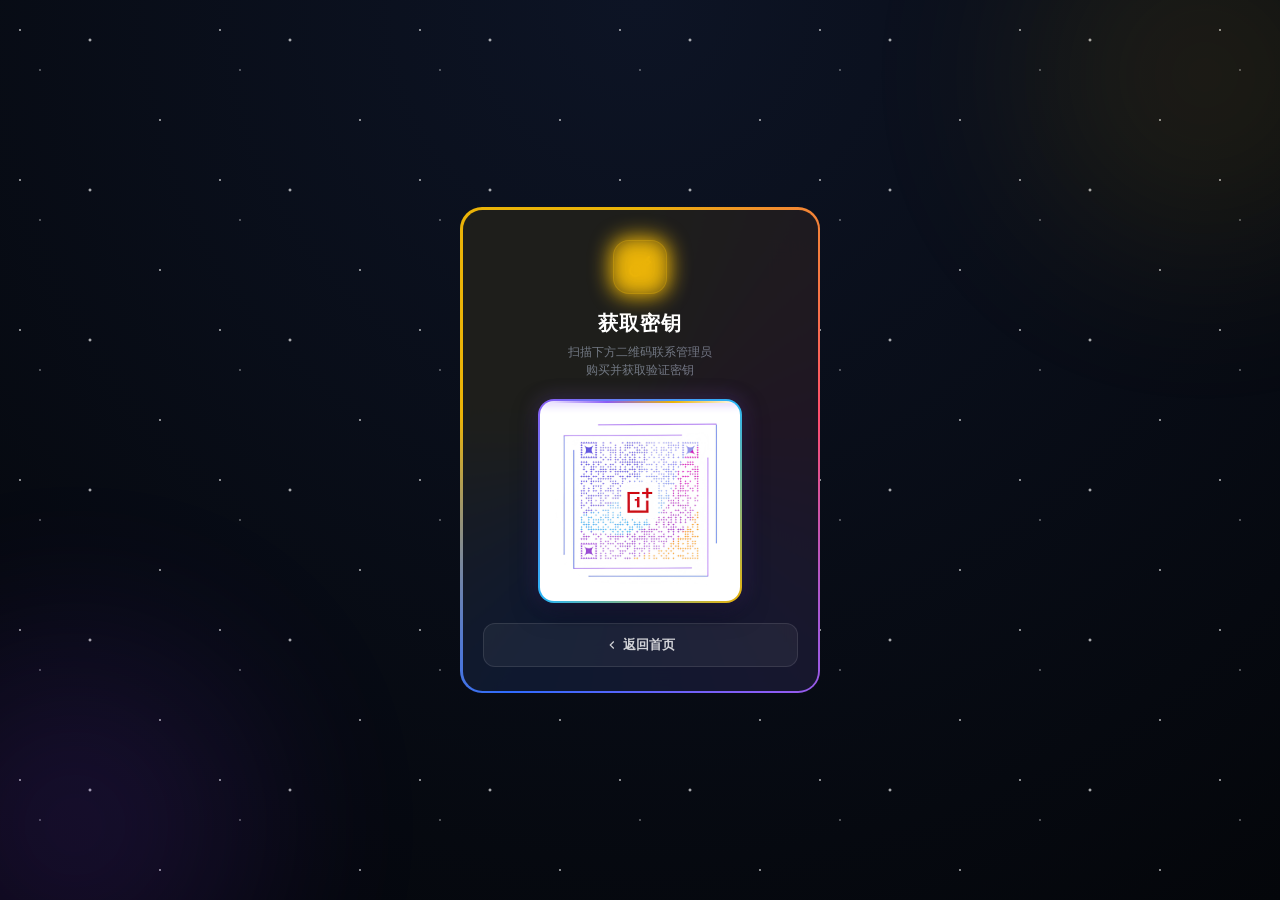
==== key.html @ 0d3c7092 "Add files via upload" ====
<!DOCTYPE html>
<html lang="zh-CN">
<head>
<meta charset="UTF-8">
<meta name="viewport" content="width=device-width, initial-scale=1.0">
<title>获取密钥 - 满天星</title>
<style>
@property --angle {
  syntax: '<angle>';
  initial-value: 0deg;
  inherits: true;
}

*, *::before, *::after { box-sizing: border-box; margin: 0; padding: 0; }

:root {
  --angle: 0deg;
  --text: #eef2ff;
  --muted: rgba(214, 226, 255, .46);
}

html, body { height: 100%; }

body {
  min-height: 100dvh;
  display: flex;
  flex-direction: column;
  align-items: safe center;
  justify-content: safe center;
  padding: 15px 12px;
  font-family: "PingFang SC", "HarmonyOS Sans SC", "Microsoft YaHei", system-ui, -apple-system, sans-serif;
  color: var(--text);
  background: #04060a;
  background-image: radial-gradient(circle at 50% 0%, #0d1425 0%, #04060a 100%);
  overflow-x: hidden;
  -webkit-font-smoothing: antialiased;
  user-select: none;
}

/* 闪烁星空背景 */
.stars {
  position: fixed; inset: 0; z-index: 1; pointer-events: none;
  background-image: 
    radial-gradient(1.5px 1.5px at 20px 30px, #fff, rgba(0,0,0,0)),
    radial-gradient(1px 1px at 40px 70px, #fff, rgba(0,0,0,0)),
    radial-gradient(2px 2px at 90px 40px, #fff, rgba(0,0,0,0)),
    radial-gradient(1.5px 1.5px at 160px 120px, #fff, rgba(0,0,0,0));
  background-repeat: repeat;
  background-size: 200px 150px;
  animation: twinkle 4s infinite alternate;
}
@keyframes twinkle { 0%, 100% { opacity: 0.3; } 50% { opacity: 1; } }

.orb {
  position: fixed; z-index: 1; border-radius: 50%;
  filter: blur(100px); pointer-events: none; opacity: .15;
}
.orb-1 { width: 350px; height: 350px; background: #eab308; top: -100px; right: -100px; opacity: 0.1; }
.orb-2 { width: 350px; height: 350px; background: #8b3bff; bottom: -100px; left: -100px; }

/* 主卡片 */
.card {
  position: relative;
  z-index: 10;
  width: 100%;
  max-width: 360px;
  padding: 2.5px;
  border-radius: 22px;
  background: conic-gradient(from var(--angle),
    #eab308, #ff4d6d 22%, #8b5cf6 42%, #2f6bff 58%, #eab308 78%, #eab308 100%);
  overflow: hidden;
  animation: spin 8s linear infinite, glowPulse 3s infinite alternate;
  transform: translateZ(0);
  will-change: transform;
}

@keyframes spin { to { --angle: 360deg; } }
@keyframes glowPulse {
  0% { box-shadow: 0 20px 60px -20px rgba(0, 0, 0, .9), 0 0 25px -5px rgba(234, 179, 8, .3); }
  100% { box-shadow: 0 20px 60px -20px rgba(0, 0, 0, .9), 0 0 50px 10px rgba(234, 179, 8, .6); }
}

.card-inner {
  position: relative;
  isolation: isolate;
  padding: 30px 20px 24px;
  border-radius: 19.5px;
  overflow: hidden;
  background: rgba(13, 18, 30, 0.92); 
  backdrop-filter: blur(20px);
  -webkit-backdrop-filter: blur(20px);
  transform: translateZ(0);
  text-align: center;
}

/* 图标 + 呼吸灯 */
.icon {
  position: relative;
  width: 54px; height: 54px;
  margin: 0 auto 16px;
  border-radius: 16px;
  display: grid; place-items: center;
  background: rgba(234, 179, 8, 0.12);
  border: 1px solid rgba(234, 179, 8, 0.3);
  color: #eab308;
  z-index: 1;
}

.icon::before {
  content: '';
  position: absolute;
  inset: -4px;
  border-radius: 20px;
  background: #eab308;
  filter: blur(10px);
  z-index: -1;
  animation: iconPulse 2s infinite alternate;
}

@keyframes iconPulse {
  0% { opacity: 0.2; transform: scale(0.9); }
  100% { opacity: 0.6; transform: scale(1.1); }
}

h2 { margin-bottom: 6px; font-size: 20px; font-weight: 800; letter-spacing: 1px; color: #fff; }
p { margin-bottom: 20px; font-size: 12px; color: var(--muted); line-height: 1.5; }

/* 二维码相框 */
.qr-container {
  position: relative;
  display: inline-block;
  margin-bottom: 20px;
  padding: 2px;
  border-radius: 16px;
  background: linear-gradient(135deg, #8b5cf6, #29b6f6, #eab308); 
  box-shadow: 0 8px 25px rgba(0,0,0,0.5), 0 0 20px rgba(139, 92, 246, 0.3);
  animation: float 4s ease-in-out infinite;
}
@keyframes float { 0%, 100% { transform: translateY(0); } 50% { transform: translateY(-4px); } }

.qr-wrap {
  position: relative;
  background: #fff;
  padding: 8px;
  border-radius: 14px;
  overflow: hidden;
  width: 200px;
  height: 200px;
  display: flex;
  align-items: center;
  justify-content: center;
}

.qr-wrap img {
  display: block;
  width: 100%;
  height: 100%;
  object-fit: contain;
  border-radius: 8px;
}

/* 扫描线 */
.scan-line {
  position: absolute;
  top: 0; left: 0;
  width: 100%; height: 2px;
  background: linear-gradient(90deg, transparent, #8b5cf6, #eab308, transparent);
  box-shadow: 0 0 10px #8b5cf6;
  animation: scan 3s cubic-bezier(0.4, 0, 0.2, 1) infinite;
  z-index: 10;
}
@keyframes scan {
  0% { top: -5%; opacity: 0; }
  10% { opacity: 1; }
  90% { opacity: 1; }
  100% { top: 105%; opacity: 0; }
}

/* 返回首页 */
.back-btn {
  display: flex;
  align-items: center;
  justify-content: center;
  gap: 4px;
  width: 100%;
  padding: 12px;
  border-radius: 12px;
  background: rgba(255, 255, 255, 0.05);
  color: rgba(255, 255, 255, 0.8);
  border: 1px solid rgba(255, 255, 255, 0.1);
  font-size: 13px;
  font-weight: bold;
  text-decoration: none;
  transition: all 0.3s;
}
.back-btn:hover {
  background: rgba(255, 255, 255, 0.1);
  color: #fff;
  transform: translateY(-2px);
}
</style>
</head>
<body>

<div class="stars" aria-hidden="true"></div>
<div class="orb orb-1" aria-hidden="true"></div>
<div class="orb orb-2" aria-hidden="true"></div>

<main class="card">
  <div class="card-inner">
    <div class="icon">
      <svg width="24" height="24" viewBox="0 0 24 24" fill="none" stroke="currentColor" stroke-width="2" stroke-linecap="round" stroke-linejoin="round">
        <path d="M21 2l-2 2m-7.61 7.61a5.5 5.5 0 1 1-7.778 7.778 5.5 5.5 0 0 1 7.777-7.777zm0 0L15.5 7.5m0 0l3 3L22 7l-3-3m-3.5 3.5L19 4"></path>
      </svg>
    </div>
    <h2>获取密钥</h2>
    <p>扫描下方二维码联系管理员<br>购买并获取验证密钥</p>
    
    <div class="qr-container">
      <div class="qr-wrap">
        <img src="qrcode.jpg?v=3" alt="扫码获取密钥">
        <div class="scan-line"></div>
      </div>
    </div>
    
    <a href="index.html" class="back-btn">
      <svg width="14" height="14" viewBox="0 0 24 24" fill="none" stroke="currentColor" stroke-width="2"><polyline points="15 18 9 12 15 6"></polyline></svg>
      返回首页
    </a>
  </div>
</main>

<script>
  // 防审查元素
  (function() {
    document.addEventListener('contextmenu', function(e) { e.preventDefault(); });
    document.addEventListener('keydown', function(e) {
      if (e.key === 'F12' || e.keyCode === 123) { e.preventDefault(); return false; }
      if (e.ctrlKey && e.shiftKey && (e.key === 'I' || e.key === 'i' || e.key === 'C' || e.key === 'c' || e.key === 'J' || e.key === 'j')) {
        e.preventDefault(); return false;
      }
      if (e.ctrlKey && (e.key === 'U' || e.key === 'u')) { e.preventDefault(); return false; }
    });
  })();
</script>
</body>
</html>
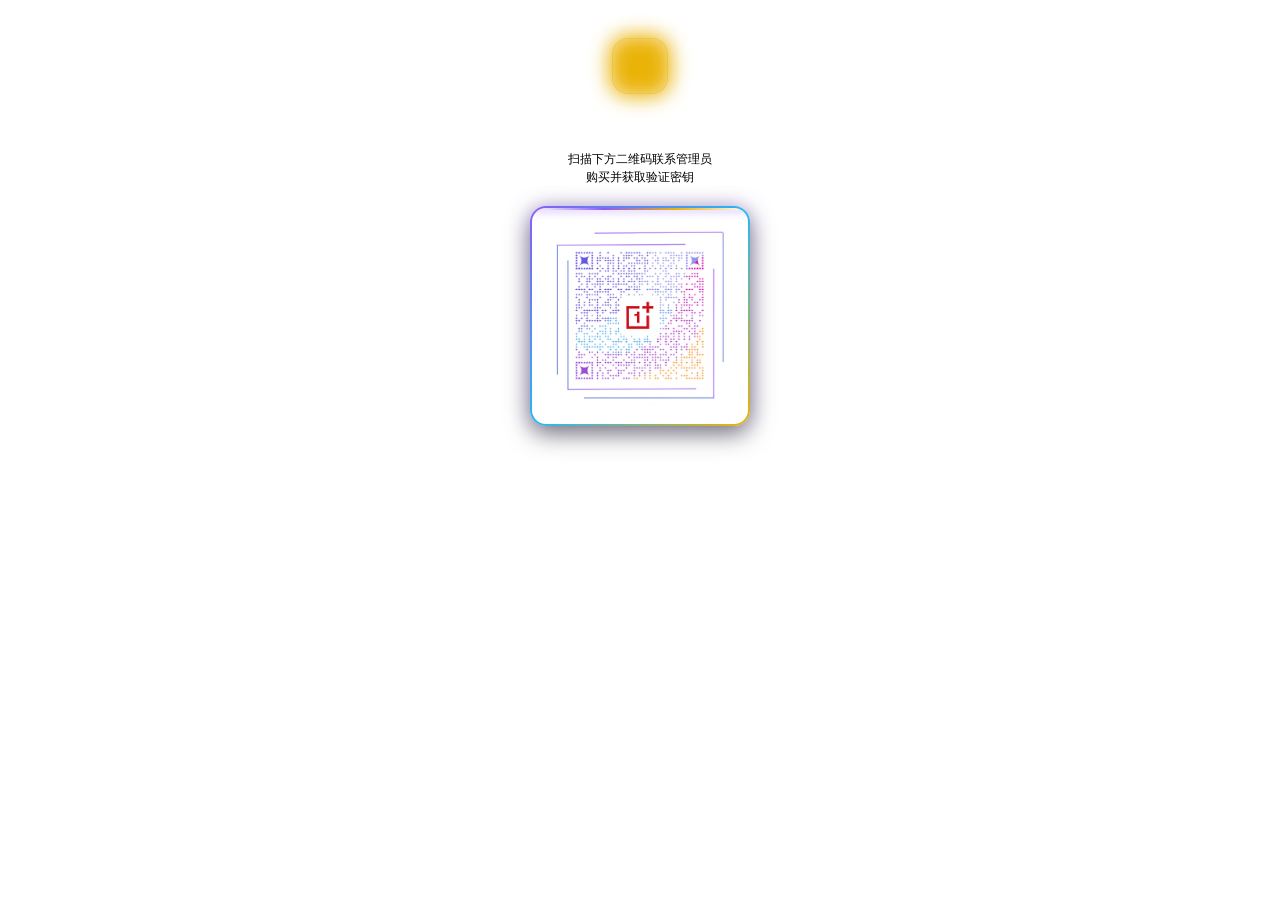
==== commit 4e1738ae: "Add files via upload" ====
--- a/key.html
+++ b/key.html
@@ -4,139 +4,52 @@
 <meta charset="UTF-8">
 <meta name="viewport" content="width=device-width, initial-scale=1.0">
 <title>获取密钥 - 满天星</title>
+<link rel="stylesheet" href="common.css">
 <style>
-@property --angle {
-  syntax: '<angle>';
-  initial-value: 0deg;
-  inherits: true;
-}
+.card-inner { padding: 30px 20px 24px; text-align: center; }
 
-*, *::before, *::after { box-sizing: border-box; margin: 0; padding: 0; }
-
-:root {
-  --angle: 0deg;
-  --text: #eef2ff;
-  --muted: rgba(214, 226, 255, .46);
-}
-
-html, body { height: 100%; }
-
-body {
-  min-height: 100dvh;
-  display: flex;
-  flex-direction: column;
-  align-items: safe center;
-  justify-content: safe center;
-  padding: 15px 12px;
-  font-family: "PingFang SC", "HarmonyOS Sans SC", "Microsoft YaHei", system-ui, -apple-system, sans-serif;
-  color: var(--text);
-  background: #04060a;
-  background-image: radial-gradient(circle at 50% 0%, #0d1425 0%, #04060a 100%);
-  overflow-x: hidden;
-  -webkit-font-smoothing: antialiased;
-  user-select: none;
-}
-
-/* 闪烁星空背景 */
-.stars {
-  position: fixed; inset: 0; z-index: 1; pointer-events: none;
-  background-image: 
-    radial-gradient(1.5px 1.5px at 20px 30px, #fff, rgba(0,0,0,0)),
-    radial-gradient(1px 1px at 40px 70px, #fff, rgba(0,0,0,0)),
-    radial-gradient(2px 2px at 90px 40px, #fff, rgba(0,0,0,0)),
-    radial-gradient(1.5px 1.5px at 160px 120px, #fff, rgba(0,0,0,0));
-  background-repeat: repeat;
-  background-size: 200px 150px;
-  animation: twinkle 4s infinite alternate;
-}
-@keyframes twinkle { 0%, 100% { opacity: 0.3; } 50% { opacity: 1; } }
-
-.orb {
-  position: fixed; z-index: 1; border-radius: 50%;
-  filter: blur(100px); pointer-events: none; opacity: .15;
-}
-.orb-1 { width: 350px; height: 350px; background: #eab308; top: -100px; right: -100px; opacity: 0.1; }
-.orb-2 { width: 350px; height: 350px; background: #8b3bff; bottom: -100px; left: -100px; }
-
-/* 主卡片 */
-.card {
-  position: relative;
-  z-index: 10;
-  width: 100%;
-  max-width: 360px;
-  padding: 2.5px;
-  border-radius: 22px;
-  background: conic-gradient(from var(--angle),
-    #eab308, #ff4d6d 22%, #8b5cf6 42%, #2f6bff 58%, #eab308 78%, #eab308 100%);
-  overflow: hidden;
-  animation: spin 8s linear infinite, glowPulse 3s infinite alternate;
-  transform: translateZ(0);
-  will-change: transform;
-}
-
-@keyframes spin { to { --angle: 360deg; } }
-@keyframes glowPulse {
-  0% { box-shadow: 0 20px 60px -20px rgba(0, 0, 0, .9), 0 0 25px -5px rgba(234, 179, 8, .3); }
-  100% { box-shadow: 0 20px 60px -20px rgba(0, 0, 0, .9), 0 0 50px 10px rgba(234, 179, 8, .6); }
-}
-
-.card-inner {
-  position: relative;
-  isolation: isolate;
-  padding: 30px 20px 24px;
-  border-radius: 19.5px;
-  overflow: hidden;
-  background: rgba(13, 18, 30, 0.92); 
-  backdrop-filter: blur(20px);
-  -webkit-backdrop-filter: blur(20px);
-  transform: translateZ(0);
-  text-align: center;
-}
-
-/* 图标 + 呼吸灯 */
 .icon {
   position: relative;
   width: 54px; height: 54px;
   margin: 0 auto 16px;
   border-radius: 16px;
   display: grid; place-items: center;
-  background: rgba(234, 179, 8, 0.12);
-  border: 1px solid rgba(234, 179, 8, 0.3);
+  background: rgba(234,179,8,.12);
+  border: 1px solid rgba(234,179,8,.3);
   color: #eab308;
   z-index: 1;
 }
-
 .icon::before {
   content: '';
-  position: absolute;
-  inset: -4px;
+  position: absolute; inset: -4px;
   border-radius: 20px;
   background: #eab308;
   filter: blur(10px);
   z-index: -1;
   animation: iconPulse 2s infinite alternate;
 }
-
 @keyframes iconPulse {
-  0% { opacity: 0.2; transform: scale(0.9); }
-  100% { opacity: 0.6; transform: scale(1.1); }
+  0% { opacity: .2; transform: scale(.9); }
+  100% { opacity: .6; transform: scale(1.1); }
 }
 
 h2 { margin-bottom: 6px; font-size: 20px; font-weight: 800; letter-spacing: 1px; color: #fff; }
 p { margin-bottom: 20px; font-size: 12px; color: var(--muted); line-height: 1.5; }
 
-/* 二维码相框 */
 .qr-container {
   position: relative;
   display: inline-block;
   margin-bottom: 20px;
   padding: 2px;
   border-radius: 16px;
-  background: linear-gradient(135deg, #8b5cf6, #29b6f6, #eab308); 
-  box-shadow: 0 8px 25px rgba(0,0,0,0.5), 0 0 20px rgba(139, 92, 246, 0.3);
+  background: linear-gradient(135deg, #8b5cf6, #29b6f6, #eab308);
+  box-shadow: 0 8px 25px rgba(0,0,0,.5), 0 0 20px rgba(139,92,246,.3);
   animation: float 4s ease-in-out infinite;
 }
-@keyframes float { 0%, 100% { transform: translateY(0); } 50% { transform: translateY(-4px); } }
+@keyframes float {
+  0%, 100% { transform: translateY(0); }
+  50% { transform: translateY(-4px); }
+}
 
 .qr-wrap {
   position: relative;
@@ -150,7 +63,6 @@
   align-items: center;
   justify-content: center;
 }
-
 .qr-wrap img {
   display: block;
   width: 100%;
@@ -159,7 +71,6 @@
   border-radius: 8px;
 }
 
-/* 扫描线 */
 .scan-line {
   position: absolute;
   top: 0; left: 0;
@@ -176,7 +87,6 @@
   100% { top: 105%; opacity: 0; }
 }
 
-/* 返回首页 */
 .back-btn {
   display: flex;
   align-items: center;
@@ -185,19 +95,15 @@
   width: 100%;
   padding: 12px;
   border-radius: 12px;
-  background: rgba(255, 255, 255, 0.05);
-  color: rgba(255, 255, 255, 0.8);
-  border: 1px solid rgba(255, 255, 255, 0.1);
+  background: rgba(255,255,255,.05);
+  color: rgba(255,255,255,.8);
+  border: 1px solid rgba(255,255,255,.1);
   font-size: 13px;
   font-weight: bold;
   text-decoration: none;
-  transition: all 0.3s;
+  transition: background .3s, color .3s, transform .3s;
 }
-.back-btn:hover {
-  background: rgba(255, 255, 255, 0.1);
-  color: #fff;
-  transform: translateY(-2px);
-}
+.back-btn:hover { background: rgba(255,255,255,.1); color: #fff; transform: translateY(-2px); }
 </style>
 </head>
 <body>
@@ -215,14 +121,14 @@
     </div>
     <h2>获取密钥</h2>
     <p>扫描下方二维码联系管理员<br>购买并获取验证密钥</p>
-    
+
     <div class="qr-container">
       <div class="qr-wrap">
-        <img src="qrcode.jpg?v=3" alt="扫码获取密钥">
+        <img src="qrcode.jpg?v=3" alt="扫码联系管理员获取密钥" loading="lazy" width="184" height="184">
         <div class="scan-line"></div>
       </div>
     </div>
-    
+
     <a href="index.html" class="back-btn">
       <svg width="14" height="14" viewBox="0 0 24 24" fill="none" stroke="currentColor" stroke-width="2"><polyline points="15 18 9 12 15 6"></polyline></svg>
       返回首页
@@ -230,18 +136,6 @@
   </div>
 </main>
 
-<script>
-  // 防审查元素
-  (function() {
-    document.addEventListener('contextmenu', function(e) { e.preventDefault(); });
-    document.addEventListener('keydown', function(e) {
-      if (e.key === 'F12' || e.keyCode === 123) { e.preventDefault(); return false; }
-      if (e.ctrlKey && e.shiftKey && (e.key === 'I' || e.key === 'i' || e.key === 'C' || e.key === 'c' || e.key === 'J' || e.key === 'j')) {
-        e.preventDefault(); return false;
-      }
-      if (e.ctrlKey && (e.key === 'U' || e.key === 'u')) { e.preventDefault(); return false; }
-    });
-  })();
-</script>
+<script src="common.js"></script>
 </body>
 </html>
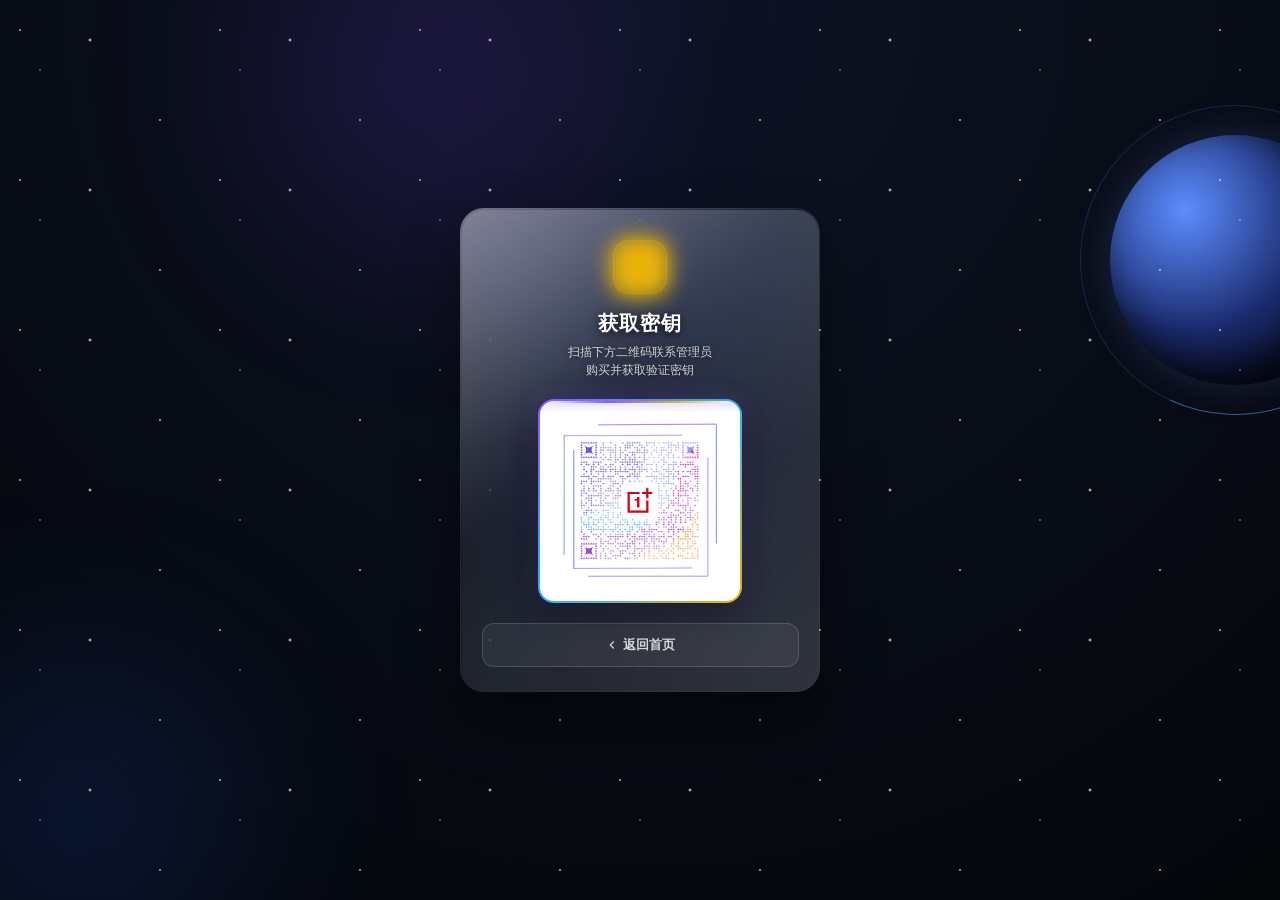
==== commit ee80966a: "Add files via upload" ====
--- a/key.html
+++ b/key.html
@@ -14,7 +14,7 @@
   margin: 0 auto 16px;
   border-radius: 16px;
   display: grid; place-items: center;
-  background: rgba(234,179,8,.12);
+  background: rgba(234,179,8,.15);
   border: 1px solid rgba(234,179,8,.3);
   color: #eab308;
   z-index: 1;
@@ -33,8 +33,14 @@
   100% { opacity: .6; transform: scale(1.1); }
 }
 
-h2 { margin-bottom: 6px; font-size: 20px; font-weight: 800; letter-spacing: 1px; color: #fff; }
-p { margin-bottom: 20px; font-size: 12px; color: var(--muted); line-height: 1.5; }
+h2 { 
+  margin-bottom: 6px; font-size: 20px; font-weight: 800; letter-spacing: 1px; color: #fff; 
+  text-shadow: 0 2px 10px rgba(0,0,0,0.8);
+}
+p { 
+  margin-bottom: 20px; font-size: 12px; color: rgba(255,255,255,0.8); 
+  text-shadow: 0 1px 4px rgba(0,0,0,0.5); line-height: 1.5; 
+}
 
 .qr-container {
   position: relative;
@@ -95,20 +101,21 @@
   width: 100%;
   padding: 12px;
   border-radius: 12px;
-  background: rgba(255,255,255,.05);
+  background: rgba(255,255,255,.06);
   color: rgba(255,255,255,.8);
-  border: 1px solid rgba(255,255,255,.1);
+  border: 1px solid rgba(255,255,255,.15);
   font-size: 13px;
   font-weight: bold;
   text-decoration: none;
-  transition: background .3s, color .3s, transform .3s;
+  transition: background .3s, color .3s, border-color .3s, transform .3s;
 }
-.back-btn:hover { background: rgba(255,255,255,.1); color: #fff; transform: translateY(-2px); }
+.back-btn:hover { background: rgba(255,255,255,.12); color: #fff; border-color: rgba(255,255,255,.3); transform: translateY(-2px); }
 </style>
 </head>
 <body>
 
 <div class="stars" aria-hidden="true"></div>
+<div class="planet" aria-hidden="true"></div>
 <div class="orb orb-1" aria-hidden="true"></div>
 <div class="orb orb-2" aria-hidden="true"></div>
 
--- a/common.css
+++ b/common.css
@@ -0,0 +1,163 @@
+@property --angle {
+  syntax: '<angle>';
+  initial-value: 0deg;
+  inherits: true;
+}
+
+*, *::before, *::after { box-sizing: border-box; margin: 0; padding: 0; }
+
+:root {
+  --angle: 0deg;
+  --text: #eef2ff;
+  --muted: rgba(214, 226, 255, .6);
+}
+
+html, body { height: 100%; }
+
+body {
+  min-height: 100dvh;
+  display: flex;
+  flex-direction: column;
+  align-items: safe center;
+  justify-content: safe center;
+  padding: 15px 12px;
+  font-family: "PingFang SC", "HarmonyOS Sans SC", "Microsoft YaHei", system-ui, -apple-system, sans-serif;
+  color: var(--text);
+  background: #04060a;
+  background-image: radial-gradient(circle at 50% 0%, #0d1425 0%, #04060a 100%);
+  overflow-x: hidden;
+  -webkit-font-smoothing: antialiased;
+  user-select: none;
+}
+
+/* ================= 背景特效层 ================= */
+.stars {
+  position: fixed; inset: 0; z-index: 1; pointer-events: none;
+  background-image: 
+    radial-gradient(1.5px 1.5px at 20px 30px, #fff, rgba(0,0,0,0)),
+    radial-gradient(1px 1px at 40px 70px, #fff, rgba(0,0,0,0)),
+    radial-gradient(2px 2px at 90px 40px, #fff, rgba(0,0,0,0)),
+    radial-gradient(1.5px 1.5px at 160px 120px, #fff, rgba(0,0,0,0));
+  background-repeat: repeat;
+  background-size: 200px 150px;
+  animation: twinkle 4s infinite alternate;
+}
+@keyframes twinkle { 0%, 100% { opacity: .3; } 50% { opacity: 1; } }
+
+/* 旋转星球 */
+.planet {
+  position: fixed;
+  top: 15%; right: -80px;
+  width: 250px; height: 250px;
+  border-radius: 50%;
+  background: radial-gradient(circle at 30% 30%, #5c8dff, #1a2a6c, #04060a);
+  box-shadow: inset -20px -20px 40px rgba(0,0,0,0.8), 0 0 40px rgba(92,141,255,0.2);
+  z-index: 0;
+  pointer-events: none;
+  animation: planetSpin 60s linear infinite;
+}
+.planet::after {
+  content: '';
+  position: absolute;
+  inset: -30px;
+  border-radius: 50%;
+  border: 1px solid rgba(92, 141, 255, 0.2);
+  border-bottom-color: rgba(92, 141, 255, 0.6);
+  transform: rotate(-20deg);
+  animation: ringSpin 20s linear infinite;
+}
+@keyframes planetSpin { to { transform: rotate(360deg); } }
+@keyframes ringSpin { to { transform: rotate(340deg); } }
+
+.orb { position: fixed; z-index: 1; border-radius: 50%; filter: blur(100px); pointer-events: none; opacity: .15; }
+.orb-1 { width: 350px; height: 350px; background: #2f6bff; bottom: -100px; left: -100px; }
+.orb-2 { width: 350px; height: 350px; background: #8b3bff; top: -100px; left: 20%; }
+
+/* ================= 流星特效 ================= */
+.meteor {
+  position: fixed;
+  width: 220px; /* 从 150px 加长到 220px */
+  height: 2.5px; /* 从 1.5px 加粗到 2.5px */
+  /* 渐变：头部更亮更实，尾部拖得更长 */
+  background: linear-gradient(to left, #fff 0%, rgba(255,255,255,0.9) 15%, rgba(255,255,255,0) 100%);
+  border-radius: 50%;
+  z-index: 2;
+  pointer-events: none;
+  opacity: 0;
+  transform-origin: right center;
+  transform: rotate(45deg);
+}
+
+/* 头部光点加大 */
+.meteor::after {
+  content: '';
+  position: absolute;
+  right: -1.5px;
+  top: 50%;
+  transform: translateY(-50%);
+  width: 4px; /* 头部光点从 3px 加粗到 4px */
+  height: 4px;
+  background: #fff;
+  border-radius: 50%;
+  /* 发光范围加大 */
+  box-shadow: 0 0 15px 3px rgba(255, 255, 255, 1);
+}
+
+@keyframes meteorFall {
+  0% { transform: translate(0, 0) rotate(135deg); opacity: 0; }
+  15% { opacity: 1; }
+  85% { opacity: 0.8; }
+  100% { transform: translate(-600px, 600px) rotate(135deg); opacity: 0; }
+}
+
+/* ================= 卡片（极度透明液态玻璃） ================= */
+.card {
+  position: relative;
+  z-index: 10;
+  width: 100%;
+  max-width: 360px;
+  padding: 1.5px;
+  border-radius: 24px;
+  background: linear-gradient(135deg, rgba(255,255,255,0.4) 0%, rgba(255,255,255,0.05) 40%, rgba(255,255,255,0.15) 100%);
+  box-shadow: 0 30px 60px rgba(0, 0, 0, 0.4), inset 0 0 0 1px rgba(255,255,255,0.05);
+  transform: translateZ(0);
+  will-change: transform;
+}
+
+.card-inner {
+  position: relative;
+  isolation: isolate;
+  border-radius: 22.5px;
+  overflow: hidden;
+  background: rgba(255, 255, 255, 0.03); 
+  backdrop-filter: blur(30px) saturate(150%);
+  -webkit-backdrop-filter: blur(30px) saturate(150%);
+  transform: translateZ(0);
+}
+
+.card-inner::before {
+  content: '';
+  position: absolute;
+  top: 0; left: 0; right: 0;
+  height: 50%;
+  background: linear-gradient(180deg, rgba(255,255,255,0.12) 0%, transparent 100%);
+  pointer-events: none;
+  z-index: -1;
+}
+
+.card-inner::after {
+  content: '';
+  position: absolute;
+  top: -50%; left: -50%;
+  width: 200%; height: 200%;
+  background: radial-gradient(circle at 50% 0%, rgba(120, 160, 255, 0.1), transparent 60%);
+  pointer-events: none;
+  z-index: -1;
+}
+
+.shake { animation: shake .4s ease-in-out; }
+@keyframes shake {
+  0%, 100% { transform: translateX(0); }
+  25% { transform: translateX(-5px); }
+  75% { transform: translateX(5px); }
+}
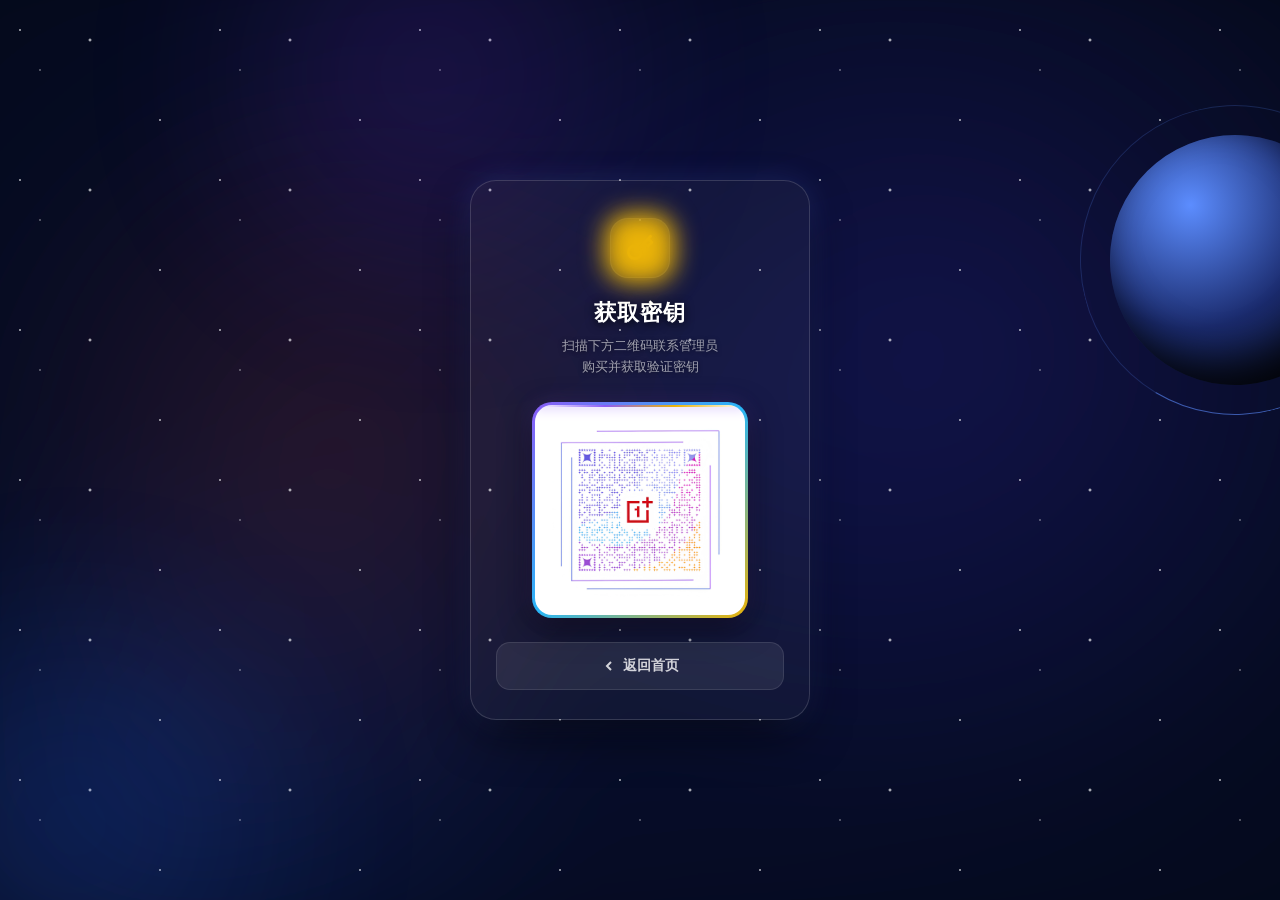
==== commit 696b3cd1: "Add files via upload" ====
--- a/key.html
+++ b/key.html
@@ -2,127 +2,86 @@
 <html lang="zh-CN">
 <head>
 <meta charset="UTF-8">
+<meta http-equiv="Cache-Control" content="public">
 <meta name="viewport" content="width=device-width, initial-scale=1.0">
 <title>获取密钥 - 满天星</title>
 <link rel="stylesheet" href="common.css">
 <style>
-.card-inner { padding: 30px 20px 24px; text-align: center; }
+.card-inner { padding: 36px 24px 28px; text-align: center; }
 
-.icon {
-  position: relative;
-  width: 54px; height: 54px;
-  margin: 0 auto 16px;
-  border-radius: 16px;
-  display: grid; place-items: center;
-  background: rgba(234,179,8,.15);
-  border: 1px solid rgba(234,179,8,.3);
-  color: #eab308;
-  z-index: 1;
+.icon { 
+  position: relative; width: 60px; height: 60px; margin: 0 auto 20px; 
+  border-radius: 18px; display: grid; place-items: center; 
+  background: rgba(234,179,8,.15); border: 1px solid rgba(255,255,255,.1); 
+  box-shadow: inset 0 2px 4px rgba(255,255,255,0.05); 
+  color: #eab308; z-index: 1; 
 }
-.icon::before {
-  content: '';
-  position: absolute; inset: -4px;
-  border-radius: 20px;
-  background: #eab308;
-  filter: blur(10px);
-  z-index: -1;
-  animation: iconPulse 2s infinite alternate;
+.icon::before { 
+  content: ''; position: absolute; inset: -6px; border-radius: 24px; 
+  background: #eab308; filter: blur(12px); z-index: -1; 
+  animation: iconPulse 2s infinite alternate; 
 }
-@keyframes iconPulse {
-  0% { opacity: .2; transform: scale(.9); }
-  100% { opacity: .6; transform: scale(1.1); }
+@keyframes iconPulse { 0% { opacity: .15; transform: scale(.9); } 100% { opacity: .4; transform: scale(1.1); } }
+
+h2 { margin-bottom: 8px; font-size: 22px; font-weight: 800; letter-spacing: 1px; color: #fff; text-shadow: 0 2px 10px rgba(0,0,0,0.8); }
+p { margin-bottom: 24px; font-size: 13px; color: rgba(255,255,255,0.6); text-shadow: 0 1px 4px rgba(0,0,0,0.5); line-height: 1.6; }
+
+.qr-container { 
+  position: relative; display: inline-block; margin-bottom: 24px; padding: 3px; 
+  border-radius: 20px; background: linear-gradient(135deg, #8b5cf6, #29b6f6, #eab308); 
+  box-shadow: 0 10px 30px rgba(0,0,0,.6), 0 0 20px rgba(139,92,246,.2); 
+  animation: float 5s ease-in-out infinite; 
 }
+@keyframes float { 0%, 100% { transform: translateY(0); } 50% { transform: translateY(-6px); } }
 
-h2 { 
-  margin-bottom: 6px; font-size: 20px; font-weight: 800; letter-spacing: 1px; color: #fff; 
-  text-shadow: 0 2px 10px rgba(0,0,0,0.8);
+.qr-wrap { 
+  position: relative; background: #fff; padding: 10px; border-radius: 17px; 
+  overflow: hidden; width: 210px; height: 210px; 
+  display: flex; align-items: center; justify-content: center; 
 }
-p { 
-  margin-bottom: 20px; font-size: 12px; color: rgba(255,255,255,0.8); 
-  text-shadow: 0 1px 4px rgba(0,0,0,0.5); line-height: 1.5; 
+.qr-wrap img { display: block; width: 100%; height: 100%; object-fit: contain; border-radius: 10px; }
+
+.scan-line { 
+  position: absolute; top: 0; left: 0; width: 100%; height: 2px; 
+  background: linear-gradient(90deg, transparent, #8b5cf6, #eab308, transparent); 
+  box-shadow: 0 0 12px #8b5cf6; 
+  animation: scan 3s cubic-bezier(0.4, 0, 0.2, 1) infinite; z-index: 10; 
 }
+@keyframes scan { 0% { top: -5%; opacity: 0; } 10% { opacity: 1; } 90% { opacity: 1; } 100% { top: 105%; opacity: 0; } }
 
-.qr-container {
-  position: relative;
+.back-btn { 
+  display: flex; align-items: center; justify-content: center; gap: 6px; width: 100%; 
+  padding: 14px; border-radius: 14px; background: rgba(255,255,255,.08); 
+  color: rgba(255,255,255,.8); border: 1px solid rgba(255,255,255,.1); 
+  font-size: 14px; font-weight: bold; text-decoration: none; 
+  transition: all 0.4s cubic-bezier(0.34, 1.56, 0.64, 1); 
+  transform: translateZ(0);
+  position: relative; z-index: 50; cursor: pointer; overflow: hidden;
+}
+.back-btn:hover { background: rgba(255,255,255,.15); color: #fff; border-color: rgba(255,255,255,.2); }
+.back-btn:active { transform: scale(0.92) translateZ(0); background: rgba(255,255,255,.2); }
+
+.ripple { position: absolute; border-radius: 50%; background: rgba(255, 255, 255, 0.3); transform: scale(0); animation: rippleAnim 0.6s cubic-bezier(0.25, 1, 0.5, 1); pointer-events: none; }
+@keyframes rippleAnim { to { transform: scale(4); opacity: 0; } }
+
+/* 按钮内部转圈动画 */
+.btn-loading {
   display: inline-block;
-  margin-bottom: 20px;
-  padding: 2px;
-  border-radius: 16px;
-  background: linear-gradient(135deg, #8b5cf6, #29b6f6, #eab308);
-  box-shadow: 0 8px 25px rgba(0,0,0,.5), 0 0 20px rgba(139,92,246,.3);
-  animation: float 4s ease-in-out infinite;
+  width: 14px; height: 14px;
+  border: 2px solid rgba(255,255,255,0.2);
+  border-top-color: #fff;
+  border-radius: 50%;
+  animation: btnSpin 0.6s linear infinite;
 }
-@keyframes float {
-  0%, 100% { transform: translateY(0); }
-  50% { transform: translateY(-4px); }
-}
-
-.qr-wrap {
-  position: relative;
-  background: #fff;
-  padding: 8px;
-  border-radius: 14px;
-  overflow: hidden;
-  width: 200px;
-  height: 200px;
-  display: flex;
-  align-items: center;
-  justify-content: center;
-}
-.qr-wrap img {
-  display: block;
-  width: 100%;
-  height: 100%;
-  object-fit: contain;
-  border-radius: 8px;
-}
-
-.scan-line {
-  position: absolute;
-  top: 0; left: 0;
-  width: 100%; height: 2px;
-  background: linear-gradient(90deg, transparent, #8b5cf6, #eab308, transparent);
-  box-shadow: 0 0 10px #8b5cf6;
-  animation: scan 3s cubic-bezier(0.4, 0, 0.2, 1) infinite;
-  z-index: 10;
-}
-@keyframes scan {
-  0% { top: -5%; opacity: 0; }
-  10% { opacity: 1; }
-  90% { opacity: 1; }
-  100% { top: 105%; opacity: 0; }
-}
-
-.back-btn {
-  display: flex;
-  align-items: center;
-  justify-content: center;
-  gap: 4px;
-  width: 100%;
-  padding: 12px;
-  border-radius: 12px;
-  background: rgba(255,255,255,.06);
-  color: rgba(255,255,255,.8);
-  border: 1px solid rgba(255,255,255,.15);
-  font-size: 13px;
-  font-weight: bold;
-  text-decoration: none;
-  transition: background .3s, color .3s, border-color .3s, transform .3s;
-}
-.back-btn:hover { background: rgba(255,255,255,.12); color: #fff; border-color: rgba(255,255,255,.3); transform: translateY(-2px); }
+@keyframes btnSpin { to { transform: rotate(360deg); } }
 </style>
 </head>
 <body>
 
-<div class="stars" aria-hidden="true"></div>
-<div class="planet" aria-hidden="true"></div>
-<div class="orb orb-1" aria-hidden="true"></div>
-<div class="orb orb-2" aria-hidden="true"></div>
-
 <main class="card">
   <div class="card-inner">
     <div class="icon">
-      <svg width="24" height="24" viewBox="0 0 24 24" fill="none" stroke="currentColor" stroke-width="2" stroke-linecap="round" stroke-linejoin="round">
+      <svg width="28" height="28" viewBox="0 0 24 24" fill="none" stroke="currentColor" stroke-width="2.5" stroke-linecap="round" stroke-linejoin="round">
         <path d="M21 2l-2 2m-7.61 7.61a5.5 5.5 0 1 1-7.778 7.778 5.5 5.5 0 0 1 7.777-7.777zm0 0L15.5 7.5m0 0l3 3L22 7l-3-3m-3.5 3.5L19 4"></path>
       </svg>
     </div>
@@ -131,18 +90,51 @@
 
     <div class="qr-container">
       <div class="qr-wrap">
-        <img src="qrcode.jpg?v=3" alt="扫码联系管理员获取密钥" loading="lazy" width="184" height="184">
+        <img src="qrcode.jpg?v=3" alt="扫码联系管理员获取密钥" loading="lazy" width="190" height="190">
         <div class="scan-line"></div>
       </div>
     </div>
 
-    <a href="index.html" class="back-btn">
-      <svg width="14" height="14" viewBox="0 0 24 24" fill="none" stroke="currentColor" stroke-width="2"><polyline points="15 18 9 12 15 6"></polyline></svg>
+    <a href="index.html" class="back-btn" id="backBtn">
+      <svg width="16" height="16" viewBox="0 0 24 24" fill="none" stroke="currentColor" stroke-width="3"><polyline points="15 18 9 12 15 6"></polyline></svg>
       返回首页
     </a>
   </div>
 </main>
 
 <script src="common.js"></script>
+<script>
+  document.addEventListener('DOMContentLoaded', () => {
+    const backBtn = document.getElementById('backBtn');
+
+    backBtn.addEventListener('click', function(e) {
+      if (this.dataset.loading) return; // 防止重复点击
+      e.preventDefault(); // 阻止立即跳转
+      this.dataset.loading = "true";
+
+      // 涟漪特效
+      const rect = this.getBoundingClientRect();
+      const x = e.clientX - rect.left;
+      const y = e.clientY - rect.top;
+      const ripple = document.createElement('span');
+      ripple.classList.add('ripple');
+      ripple.style.left = `${x}px`;
+      ripple.style.top = `${y}px`;
+      ripple.style.width = ripple.style.height = `150px`; 
+      ripple.style.marginLeft = `-75px`;
+      ripple.style.marginTop = `-75px`;
+      this.appendChild(ripple);
+      
+      // 替换按钮内容为转圈
+      const originalHTML = this.innerHTML;
+      this.innerHTML = '<span class="btn-loading" style="border-top-color:#fff; margin-right:6px;"></span> 返回中...';
+
+      // 延迟 400ms 后跳转
+      setTimeout(() => {
+        window.location.href = 'index.html';
+      }, 400);
+    });
+  });
+</script>
 </body>
 </html>
--- a/common.css
+++ b/common.css
@@ -1,15 +1,8 @@
-@property --angle {
-  syntax: '<angle>';
-  initial-value: 0deg;
-  inherits: true;
-}
-
 *, *::before, *::after { box-sizing: border-box; margin: 0; padding: 0; }
 
 :root {
-  --angle: 0deg;
   --text: #eef2ff;
-  --muted: rgba(214, 226, 255, .6);
+  --muted: rgba(214, 226, 255, .7);
 }
 
 html, body { height: 100%; }
@@ -24,13 +17,29 @@
   font-family: "PingFang SC", "HarmonyOS Sans SC", "Microsoft YaHei", system-ui, -apple-system, sans-serif;
   color: var(--text);
   background: #04060a;
-  background-image: radial-gradient(circle at 50% 0%, #0d1425 0%, #04060a 100%);
   overflow-x: hidden;
   -webkit-font-smoothing: antialiased;
   user-select: none;
 }
 
-/* ================= 背景特效层 ================= */
+/* ================= 1. 星云与星空 ================= */
+.nebula {
+  position: fixed; top: -10%; left: -10%;
+  width: 120vw; height: 120vh;
+  background: 
+    radial-gradient(ellipse 40% 60% at 30% 50%, rgba(180, 80, 60, 0.15) 0%, transparent 60%),
+    radial-gradient(ellipse 50% 70% at 70% 40%, rgba(80, 60, 180, 0.15) 0%, transparent 65%),
+    radial-gradient(ellipse 45% 55% at 20% 80%, rgba(60, 100, 200, 0.15) 0%, transparent 60%),
+    radial-gradient(ellipse 100% 100% at 50% 50%, rgba(10, 15, 40, 1) 0%, #04060a 100%);
+  filter: blur(50px) saturate(150%);
+  z-index: 0; pointer-events: none;
+  animation: nebulaPulse 20s ease-in-out infinite alternate;
+}
+@keyframes nebulaPulse {
+  0% { transform: scale(1) rotate(0deg); opacity: 0.8; }
+  100% { transform: scale(1.05) rotate(2deg); opacity: 1; }
+}
+
 .stars {
   position: fixed; inset: 0; z-index: 1; pointer-events: none;
   background-image: 
@@ -44,120 +53,61 @@
 }
 @keyframes twinkle { 0%, 100% { opacity: .3; } 50% { opacity: 1; } }
 
-/* 旋转星球 */
+/* ================= 2. 蓝色星球 ================= */
 .planet {
-  position: fixed;
-  top: 15%; right: -80px;
+  position: fixed; top: 15%; right: -80px;
   width: 250px; height: 250px;
   border-radius: 50%;
   background: radial-gradient(circle at 30% 30%, #5c8dff, #1a2a6c, #04060a);
-  box-shadow: inset -20px -20px 40px rgba(0,0,0,0.8), 0 0 40px rgba(92,141,255,0.2);
-  z-index: 0;
-  pointer-events: none;
-  animation: planetSpin 60s linear infinite;
+  box-shadow: inset -20px -20px 40px rgba(0,0,0,0.8);
+  z-index: 1; pointer-events: none;
 }
+
 .planet::after {
   content: '';
-  position: absolute;
-  inset: -30px;
+  position: absolute; inset: -30px;
   border-radius: 50%;
   border: 1px solid rgba(92, 141, 255, 0.2);
   border-bottom-color: rgba(92, 141, 255, 0.6);
   transform: rotate(-20deg);
   animation: ringSpin 20s linear infinite;
 }
-@keyframes planetSpin { to { transform: rotate(360deg); } }
 @keyframes ringSpin { to { transform: rotate(340deg); } }
 
+/* ================= 3. 光晕 ================= */
 .orb { position: fixed; z-index: 1; border-radius: 50%; filter: blur(100px); pointer-events: none; opacity: .15; }
 .orb-1 { width: 350px; height: 350px; background: #2f6bff; bottom: -100px; left: -100px; }
 .orb-2 { width: 350px; height: 350px; background: #8b3bff; top: -100px; left: 20%; }
 
-/* ================= 流星特效 ================= */
+/* ================= 4. 流星 ================= */
 .meteor {
-  position: fixed;
-  width: 220px; /* 从 150px 加长到 220px */
-  height: 2.5px; /* 从 1.5px 加粗到 2.5px */
-  /* 渐变：头部更亮更实，尾部拖得更长 */
-  background: linear-gradient(to left, #fff 0%, rgba(255,255,255,0.9) 15%, rgba(255,255,255,0) 100%);
-  border-radius: 50%;
-  z-index: 2;
-  pointer-events: none;
-  opacity: 0;
-  transform-origin: right center;
-  transform: rotate(45deg);
+  position: fixed; width: 350px; height: 2px;
+  background: linear-gradient(to left, rgba(255,255,255,1) 0%, rgba(255,255,255,0.8) 5%, rgba(255,255,255,0) 100%);
+  border-radius: 50%; z-index: 5; pointer-events: none; opacity: 0;
+  transform-origin: right center; transform: rotate(45deg);
+}
+.meteor::after {
+  content: ''; position: absolute; right: -2px; top: 50%;
+  transform: translateY(-50%); width: 4px; height: 4px;
+  background: #fff; border-radius: 50%;
+  box-shadow: 0 0 8px 2px rgba(255, 255, 255, 0.9), 0 0 15px 4px rgba(150, 200, 255, 0.4);
+}
+@keyframes meteorFall {
+  0% { transform: translate(0, 0) rotate(135deg); opacity: 0; }
+  10% { opacity: 1; }
+  80% { opacity: 1; }
+  100% { transform: translate(-800px, 800px) rotate(135deg); opacity: 0; } 
 }
 
-/* 头部光点加大 */
-.meteor::after {
-  content: '';
-  position: absolute;
-  right: -1.5px;
-  top: 50%;
-  transform: translateY(-50%);
-  width: 4px; /* 头部光点从 3px 加粗到 4px */
-  height: 4px;
-  background: #fff;
-  border-radius: 50%;
-  /* 发光范围加大 */
-  box-shadow: 0 0 15px 3px rgba(255, 255, 255, 1);
-}
-
-@keyframes meteorFall {
-  0% { transform: translate(0, 0) rotate(135deg); opacity: 0; }
-  15% { opacity: 1; }
-  85% { opacity: 0.8; }
-  100% { transform: translate(-600px, 600px) rotate(135deg); opacity: 0; }
-}
-
-/* ================= 卡片（极度透明液态玻璃） ================= */
+/* ================= 5. 卡片（纯透明） ================= */
 .card {
-  position: relative;
-  z-index: 10;
-  width: 100%;
-  max-width: 360px;
-  padding: 1.5px;
-  border-radius: 24px;
-  background: linear-gradient(135deg, rgba(255,255,255,0.4) 0%, rgba(255,255,255,0.05) 40%, rgba(255,255,255,0.15) 100%);
-  box-shadow: 0 30px 60px rgba(0, 0, 0, 0.4), inset 0 0 0 1px rgba(255,255,255,0.05);
-  transform: translateZ(0);
-  will-change: transform;
-}
-
-.card-inner {
-  position: relative;
-  isolation: isolate;
-  border-radius: 22.5px;
-  overflow: hidden;
-  background: rgba(255, 255, 255, 0.03); 
-  backdrop-filter: blur(30px) saturate(150%);
-  -webkit-backdrop-filter: blur(30px) saturate(150%);
+  position: relative; z-index: 10; width: 100%; max-width: 340px;
+  padding: 1px; border-radius: 26px;
+  background: rgba(255, 255, 255, 0.04);
+  border: 1px solid rgba(255, 255, 255, 0.15);
+  box-shadow: 0 20px 50px -12px rgba(0, 0, 0, 0.8), 0 0 30px rgba(90, 120, 255, 0.2);
   transform: translateZ(0);
 }
-
-.card-inner::before {
-  content: '';
-  position: absolute;
-  top: 0; left: 0; right: 0;
-  height: 50%;
-  background: linear-gradient(180deg, rgba(255,255,255,0.12) 0%, transparent 100%);
-  pointer-events: none;
-  z-index: -1;
-}
-
-.card-inner::after {
-  content: '';
-  position: absolute;
-  top: -50%; left: -50%;
-  width: 200%; height: 200%;
-  background: radial-gradient(circle at 50% 0%, rgba(120, 160, 255, 0.1), transparent 60%);
-  pointer-events: none;
-  z-index: -1;
-}
-
+.card-inner { position: relative; border-radius: 25px; overflow: hidden; background: transparent; }
 .shake { animation: shake .4s ease-in-out; }
-@keyframes shake {
-  0%, 100% { transform: translateX(0); }
-  25% { transform: translateX(-5px); }
-  75% { transform: translateX(5px); }
-}+@keyframes shake { 0%, 100% { transform: translateX(0); } 25% { transform: translateX(-6px); } 75% { transform: translateX(6px); } }
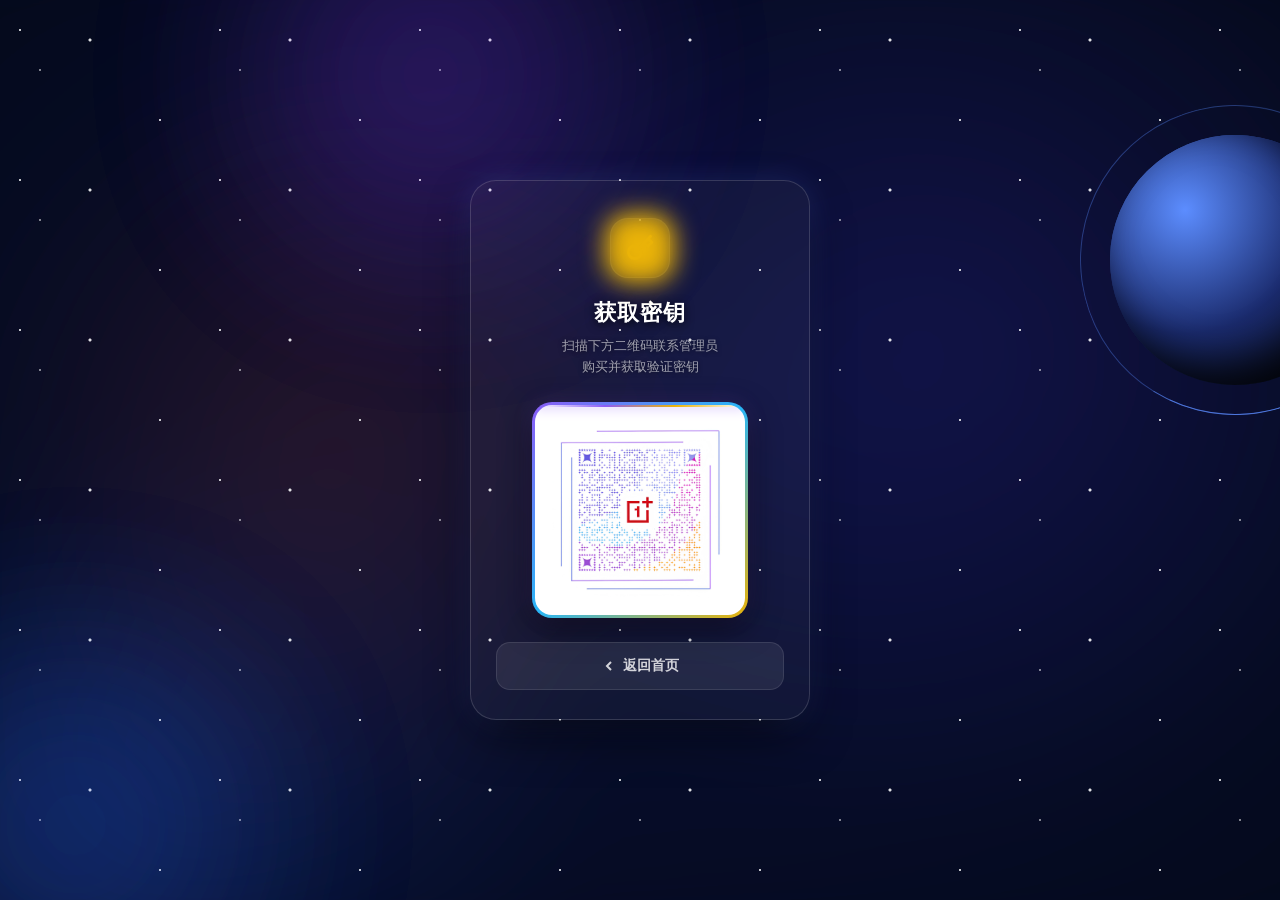
==== commit 1b9bf8b8: "Add files via upload" ====
--- a/key.html
+++ b/key.html
@@ -8,75 +8,38 @@
 <link rel="stylesheet" href="common.css">
 <style>
 .card-inner { padding: 36px 24px 28px; text-align: center; }
-
-.icon { 
-  position: relative; width: 60px; height: 60px; margin: 0 auto 20px; 
-  border-radius: 18px; display: grid; place-items: center; 
-  background: rgba(234,179,8,.15); border: 1px solid rgba(255,255,255,.1); 
-  box-shadow: inset 0 2px 4px rgba(255,255,255,0.05); 
-  color: #eab308; z-index: 1; 
-}
-.icon::before { 
-  content: ''; position: absolute; inset: -6px; border-radius: 24px; 
-  background: #eab308; filter: blur(12px); z-index: -1; 
-  animation: iconPulse 2s infinite alternate; 
-}
+.icon { position: relative; width: 60px; height: 60px; margin: 0 auto 20px; border-radius: 18px; display: grid; place-items: center; background: rgba(234,179,8,.15); border: 1px solid rgba(255,255,255,.1); box-shadow: inset 0 2px 4px rgba(255,255,255,0.05); color: #eab308; z-index: 1; }
+.icon::before { content: ''; position: absolute; inset: -6px; border-radius: 24px; background: #eab308; filter: blur(12px); z-index: -1; animation: iconPulse 2s infinite alternate; }
 @keyframes iconPulse { 0% { opacity: .15; transform: scale(.9); } 100% { opacity: .4; transform: scale(1.1); } }
-
 h2 { margin-bottom: 8px; font-size: 22px; font-weight: 800; letter-spacing: 1px; color: #fff; text-shadow: 0 2px 10px rgba(0,0,0,0.8); }
 p { margin-bottom: 24px; font-size: 13px; color: rgba(255,255,255,0.6); text-shadow: 0 1px 4px rgba(0,0,0,0.5); line-height: 1.6; }
 
-.qr-container { 
-  position: relative; display: inline-block; margin-bottom: 24px; padding: 3px; 
-  border-radius: 20px; background: linear-gradient(135deg, #8b5cf6, #29b6f6, #eab308); 
-  box-shadow: 0 10px 30px rgba(0,0,0,.6), 0 0 20px rgba(139,92,246,.2); 
-  animation: float 5s ease-in-out infinite; 
-}
+.qr-container { position: relative; display: inline-block; margin-bottom: 24px; padding: 3px; border-radius: 20px; background: linear-gradient(135deg, #8b5cf6, #29b6f6, #eab308); box-shadow: 0 10px 30px rgba(0,0,0,.6), 0 0 20px rgba(139,92,246,.2); animation: float 5s ease-in-out infinite; }
 @keyframes float { 0%, 100% { transform: translateY(0); } 50% { transform: translateY(-6px); } }
-
-.qr-wrap { 
-  position: relative; background: #fff; padding: 10px; border-radius: 17px; 
-  overflow: hidden; width: 210px; height: 210px; 
-  display: flex; align-items: center; justify-content: center; 
-}
+.qr-wrap { position: relative; background: #fff; padding: 10px; border-radius: 17px; overflow: hidden; width: 210px; height: 210px; display: flex; align-items: center; justify-content: center; }
 .qr-wrap img { display: block; width: 100%; height: 100%; object-fit: contain; border-radius: 10px; }
-
-.scan-line { 
-  position: absolute; top: 0; left: 0; width: 100%; height: 2px; 
-  background: linear-gradient(90deg, transparent, #8b5cf6, #eab308, transparent); 
-  box-shadow: 0 0 12px #8b5cf6; 
-  animation: scan 3s cubic-bezier(0.4, 0, 0.2, 1) infinite; z-index: 10; 
-}
+.scan-line { position: absolute; top: 0; left: 0; width: 100%; height: 2px; background: linear-gradient(90deg, transparent, #8b5cf6, #eab308, transparent); box-shadow: 0 0 12px #8b5cf6; animation: scan 3s cubic-bezier(0.4, 0, 0.2, 1) infinite; z-index: 10; }
 @keyframes scan { 0% { top: -5%; opacity: 0; } 10% { opacity: 1; } 90% { opacity: 1; } 100% { top: 105%; opacity: 0; } }
 
-.back-btn { 
-  display: flex; align-items: center; justify-content: center; gap: 6px; width: 100%; 
-  padding: 14px; border-radius: 14px; background: rgba(255,255,255,.08); 
-  color: rgba(255,255,255,.8); border: 1px solid rgba(255,255,255,.1); 
-  font-size: 14px; font-weight: bold; text-decoration: none; 
-  transition: all 0.4s cubic-bezier(0.34, 1.56, 0.64, 1); 
-  transform: translateZ(0);
-  position: relative; z-index: 50; cursor: pointer; overflow: hidden;
-}
+.back-btn { display: flex; align-items: center; justify-content: center; gap: 6px; width: 100%; padding: 14px; border-radius: 14px; background: rgba(255,255,255,.08); color: rgba(255,255,255,.8); border: 1px solid rgba(255,255,255,.1); font-size: 14px; font-weight: bold; text-decoration: none; transition: all 0.4s cubic-bezier(0.34, 1.56, 0.64, 1); transform: translateZ(0); position: relative; z-index: 50; cursor: pointer; overflow: hidden; }
 .back-btn:hover { background: rgba(255,255,255,.15); color: #fff; border-color: rgba(255,255,255,.2); }
 .back-btn:active { transform: scale(0.92) translateZ(0); background: rgba(255,255,255,.2); }
 
 .ripple { position: absolute; border-radius: 50%; background: rgba(255, 255, 255, 0.3); transform: scale(0); animation: rippleAnim 0.6s cubic-bezier(0.25, 1, 0.5, 1); pointer-events: none; }
 @keyframes rippleAnim { to { transform: scale(4); opacity: 0; } }
 
-/* 按钮内部转圈动画 */
-.btn-loading {
-  display: inline-block;
-  width: 14px; height: 14px;
-  border: 2px solid rgba(255,255,255,0.2);
-  border-top-color: #fff;
-  border-radius: 50%;
-  animation: btnSpin 0.6s linear infinite;
-}
+.btn-loading { display: inline-block; width: 14px; height: 14px; border: 2px solid rgba(255,255,255,0.2); border-top-color: #fff; border-radius: 50%; animation: btnSpin 0.6s linear infinite; }
 @keyframes btnSpin { to { transform: rotate(360deg); } }
 </style>
 </head>
 <body>
+
+<!-- 背景元素恢复 -->
+<div class="nebula" aria-hidden="true"></div>
+<div class="stars" aria-hidden="true"></div>
+<div class="planet" aria-hidden="true" id="planet-bg"></div>
+<div class="orb orb-1" aria-hidden="true"></div>
+<div class="orb orb-2" aria-hidden="true"></div>
 
 <main class="card">
   <div class="card-inner">
@@ -108,11 +71,10 @@
     const backBtn = document.getElementById('backBtn');
 
     backBtn.addEventListener('click', function(e) {
-      if (this.dataset.loading) return; // 防止重复点击
-      e.preventDefault(); // 阻止立即跳转
+      if (this.dataset.loading) return;
+      e.preventDefault();
       this.dataset.loading = "true";
 
-      // 涟漪特效
       const rect = this.getBoundingClientRect();
       const x = e.clientX - rect.left;
       const y = e.clientY - rect.top;
@@ -125,11 +87,9 @@
       ripple.style.marginTop = `-75px`;
       this.appendChild(ripple);
       
-      // 替换按钮内容为转圈
       const originalHTML = this.innerHTML;
       this.innerHTML = '<span class="btn-loading" style="border-top-color:#fff; margin-right:6px;"></span> 返回中...';
 
-      // 延迟 400ms 后跳转
       setTimeout(() => {
         window.location.href = 'index.html';
       }, 400);
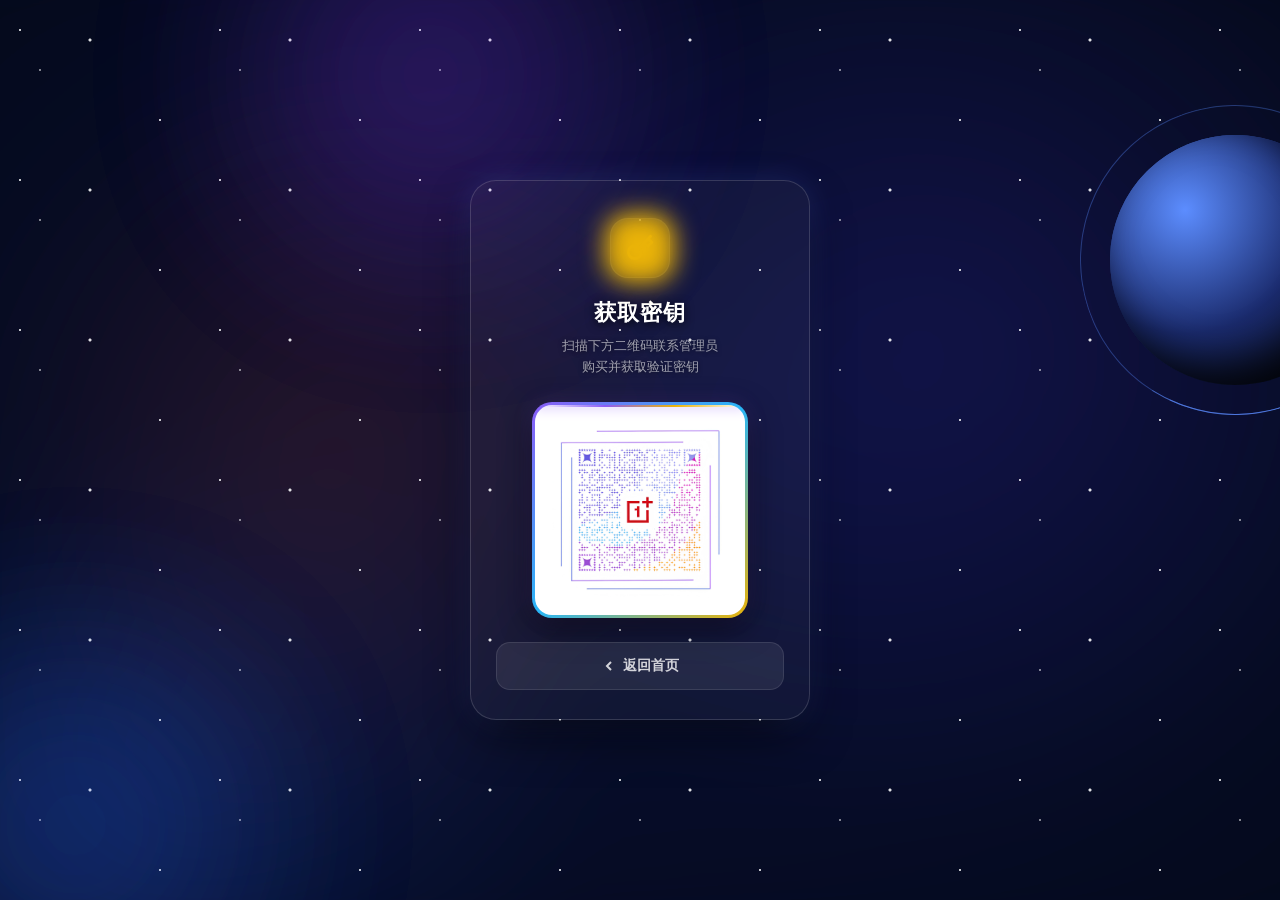
==== commit d9b54981: "Add files via upload" ====
--- a/key.html
+++ b/key.html
@@ -87,7 +87,6 @@
       ripple.style.marginTop = `-75px`;
       this.appendChild(ripple);
       
-      const originalHTML = this.innerHTML;
       this.innerHTML = '<span class="btn-loading" style="border-top-color:#fff; margin-right:6px;"></span> 返回中...';
 
       setTimeout(() => {
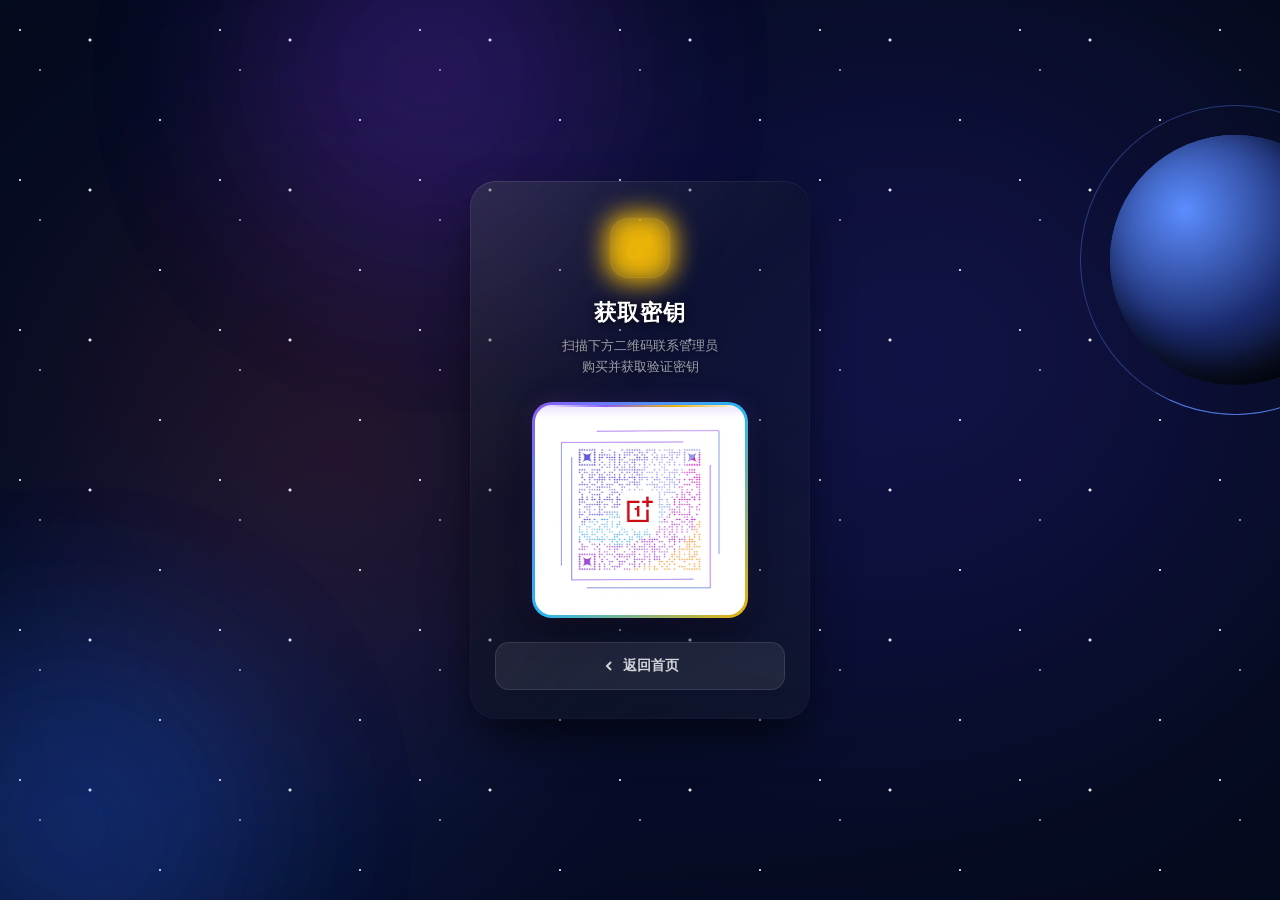
==== commit 6ede2018: "Add files via upload" ====
--- a/key.html
+++ b/key.html
@@ -2,7 +2,8 @@
 <html lang="zh-CN">
 <head>
 <meta charset="UTF-8">
-<meta http-equiv="Cache-Control" content="public">
+<meta http-equiv="Cache-Control" content="no-cache, must-revalidate">
+<meta http-equiv="Pragma" content="no-cache">
 <meta name="viewport" content="width=device-width, initial-scale=1.0">
 <title>获取密钥 - 满天星</title>
 <link rel="stylesheet" href="common.css">
@@ -34,7 +35,6 @@
 </head>
 <body>
 
-<!-- 背景元素恢复 -->
 <div class="nebula" aria-hidden="true"></div>
 <div class="stars" aria-hidden="true"></div>
 <div class="planet" aria-hidden="true" id="planet-bg"></div>
@@ -89,9 +89,10 @@
       
       this.innerHTML = '<span class="btn-loading" style="border-top-color:#fff; margin-right:6px;"></span> 返回中...';
 
+      // 极速返回：200ms
       setTimeout(() => {
         window.location.href = 'index.html';
-      }, 400);
+      }, 200);
     });
   });
 </script>
--- a/common.css
+++ b/common.css
@@ -1,11 +1,16 @@
+/* ================= 全局防白屏与深色背景 ================= */
+html, body {
+  margin: 0; padding: 0;
+  width: 100%; height: 100%;
+  background-color: #04060a; /* 彻底杜绝跳转白屏 */
+}
+
 *, *::before, *::after { box-sizing: border-box; margin: 0; padding: 0; }
 
 :root {
   --text: #eef2ff;
   --muted: rgba(214, 226, 255, .7);
 }
-
-html, body { height: 100%; }
 
 body {
   min-height: 100dvh;
@@ -16,15 +21,16 @@
   padding: 15px 12px;
   font-family: "PingFang SC", "HarmonyOS Sans SC", "Microsoft YaHei", system-ui, -apple-system, sans-serif;
   color: var(--text);
-  background: #04060a;
   overflow-x: hidden;
   -webkit-font-smoothing: antialiased;
   user-select: none;
+  -webkit-tap-highlight-color: transparent;
 }
 
 /* ================= 1. 星云与星空 ================= */
 .nebula {
-  position: fixed; top: -10%; left: -10%;
+  position: fixed;
+  top: -10%; left: -10%;
   width: 120vw; height: 120vh;
   background: 
     radial-gradient(ellipse 40% 60% at 30% 50%, rgba(180, 80, 60, 0.15) 0%, transparent 60%),
@@ -32,7 +38,8 @@
     radial-gradient(ellipse 45% 55% at 20% 80%, rgba(60, 100, 200, 0.15) 0%, transparent 60%),
     radial-gradient(ellipse 100% 100% at 50% 50%, rgba(10, 15, 40, 1) 0%, #04060a 100%);
   filter: blur(50px) saturate(150%);
-  z-index: 0; pointer-events: none;
+  z-index: 0;
+  pointer-events: none;
   animation: nebulaPulse 20s ease-in-out infinite alternate;
 }
 @keyframes nebulaPulse {
@@ -55,17 +62,20 @@
 
 /* ================= 2. 蓝色星球 ================= */
 .planet {
-  position: fixed; top: 15%; right: -80px;
+  position: fixed;
+  top: 15%; right: -80px;
   width: 250px; height: 250px;
   border-radius: 50%;
   background: radial-gradient(circle at 30% 30%, #5c8dff, #1a2a6c, #04060a);
   box-shadow: inset -20px -20px 40px rgba(0,0,0,0.8);
-  z-index: 1; pointer-events: none;
+  z-index: 1;
+  pointer-events: none;
 }
 
 .planet::after {
   content: '';
-  position: absolute; inset: -30px;
+  position: absolute;
+  inset: -30px;
   border-radius: 50%;
   border: 1px solid rgba(92, 141, 255, 0.2);
   border-bottom-color: rgba(92, 141, 255, 0.6);
@@ -81,15 +91,27 @@
 
 /* ================= 4. 流星 ================= */
 .meteor {
-  position: fixed; width: 350px; height: 2px;
+  position: fixed;
+  width: 350px; 
+  height: 2px;
   background: linear-gradient(to left, rgba(255,255,255,1) 0%, rgba(255,255,255,0.8) 5%, rgba(255,255,255,0) 100%);
-  border-radius: 50%; z-index: 5; pointer-events: none; opacity: 0;
-  transform-origin: right center; transform: rotate(45deg);
+  border-radius: 50%;
+  z-index: 5;
+  pointer-events: none;
+  opacity: 0;
+  transform-origin: right center;
+  transform: rotate(45deg);
 }
 .meteor::after {
-  content: ''; position: absolute; right: -2px; top: 50%;
-  transform: translateY(-50%); width: 4px; height: 4px;
-  background: #fff; border-radius: 50%;
+  content: '';
+  position: absolute;
+  right: -2px; 
+  top: 50%;
+  transform: translateY(-50%);
+  width: 4px; 
+  height: 4px;
+  background: #fff;
+  border-radius: 50%;
   box-shadow: 0 0 8px 2px rgba(255, 255, 255, 0.9), 0 0 15px 4px rgba(150, 200, 255, 0.4);
 }
 @keyframes meteorFall {
@@ -99,15 +121,44 @@
   100% { transform: translate(-800px, 800px) rotate(135deg); opacity: 0; } 
 }
 
-/* ================= 5. 卡片（纯透明） ================= */
+/* ================= 5. 卡片（深邃纯透玻璃） ================= */
 .card {
-  position: relative; z-index: 10; width: 100%; max-width: 340px;
-  padding: 1px; border-radius: 26px;
-  background: rgba(255, 255, 255, 0.04);
-  border: 1px solid rgba(255, 255, 255, 0.15);
-  box-shadow: 0 20px 50px -12px rgba(0, 0, 0, 0.8), 0 0 30px rgba(90, 120, 255, 0.2);
+  position: relative;
+  z-index: 10;
+  width: 100%;
+  max-width: 340px;
+  padding: 1px;
+  border-radius: 26px;
+  background: linear-gradient(135deg, rgba(255, 255, 255, 0.15) 0%, rgba(255, 255, 255, 0.02) 40%, rgba(255, 255, 255, 0.05) 100%);
+  box-shadow: 
+    0 20px 50px -12px rgba(0, 0, 0, 0.8), 
+    inset 0 1px 1px rgba(255, 255, 255, 0.05);
+  transform: translateZ(0);
+  will-change: transform;
+}
+
+.card-inner {
+  position: relative;
+  isolation: isolate;
+  border-radius: 25px;
+  overflow: hidden;
+  background: rgba(5, 10, 20, 0.3); 
   transform: translateZ(0);
 }
-.card-inner { position: relative; border-radius: 25px; overflow: hidden; background: transparent; }
+
+.card-inner::after {
+  content: '';
+  position: absolute;
+  top: -50%; left: -50%;
+  width: 200%; height: 200%;
+  background: radial-gradient(circle at 50% 10%, rgba(90, 120, 255, 0.03), transparent 50%);
+  pointer-events: none;
+  z-index: -1;
+}
+
 .shake { animation: shake .4s ease-in-out; }
-@keyframes shake { 0%, 100% { transform: translateX(0); } 25% { transform: translateX(-6px); } 75% { transform: translateX(6px); } }+@keyframes shake {
+  0%, 100% { transform: translateX(0); }
+  25% { transform: translateX(-6px); }
+  75% { transform: translateX(6px); }
+}
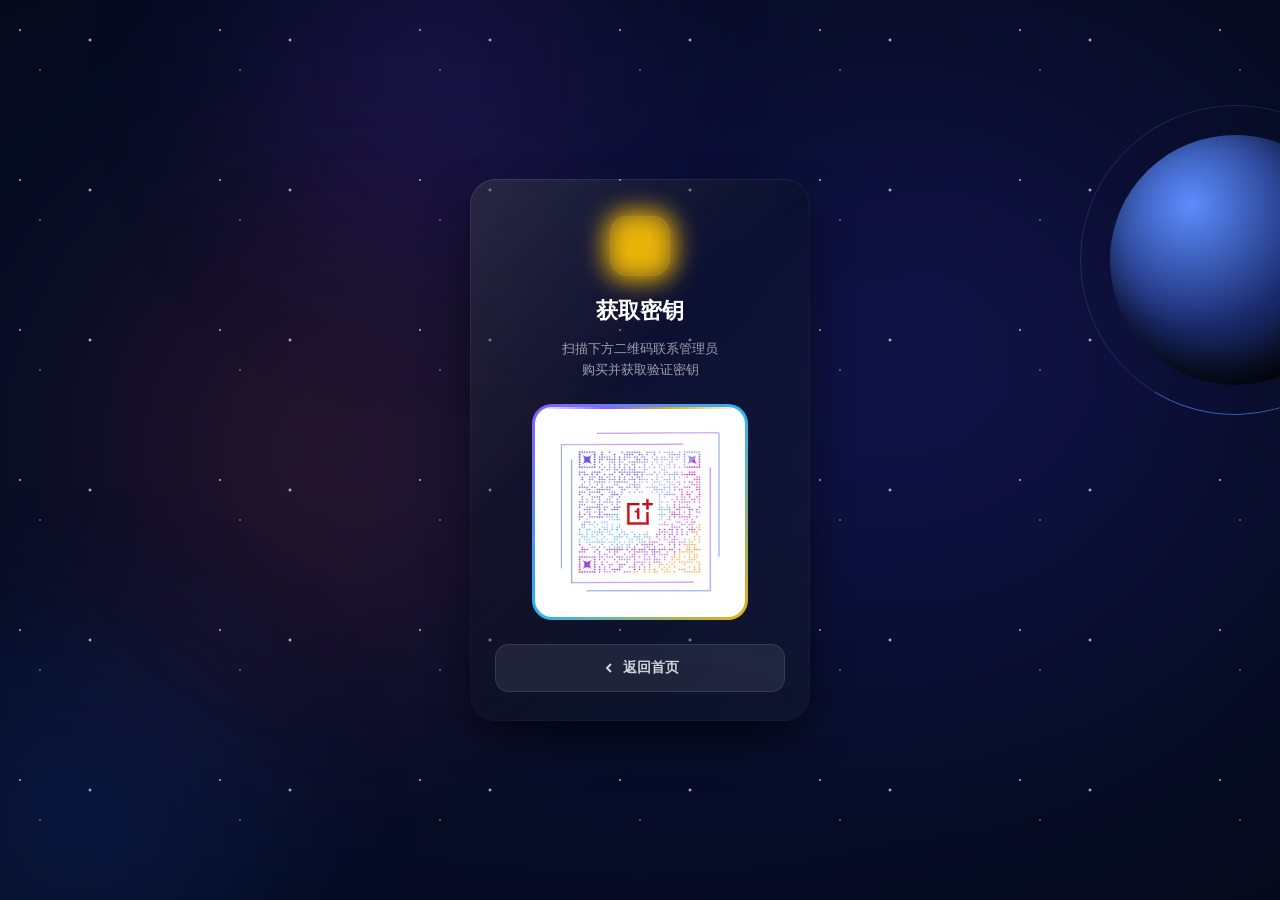
==== commit 043fc119: "Add files via upload" ====
--- a/key.html
+++ b/key.html
@@ -2,51 +2,43 @@
 <html lang="zh-CN">
 <head>
 <meta charset="UTF-8">
-<meta http-equiv="Cache-Control" content="no-cache, must-revalidate">
-<meta http-equiv="Pragma" content="no-cache">
 <meta name="viewport" content="width=device-width, initial-scale=1.0">
 <title>获取密钥 - 满天星</title>
 <link rel="stylesheet" href="common.css">
 <style>
 .card-inner { padding: 36px 24px 28px; text-align: center; }
-.icon { position: relative; width: 60px; height: 60px; margin: 0 auto 20px; border-radius: 18px; display: grid; place-items: center; background: rgba(234,179,8,.15); border: 1px solid rgba(255,255,255,.1); box-shadow: inset 0 2px 4px rgba(255,255,255,0.05); color: #eab308; z-index: 1; }
+.icon { position: relative; width: 60px; height: 60px; margin: 0 auto 20px; border-radius: 18px; display: grid; place-items: center; background: rgba(234,179,8,.15); border: 1px solid rgba(255,255,255,.1); color: #eab308; z-index: 1; }
 .icon::before { content: ''; position: absolute; inset: -6px; border-radius: 24px; background: #eab308; filter: blur(12px); z-index: -1; animation: iconPulse 2s infinite alternate; }
 @keyframes iconPulse { 0% { opacity: .15; transform: scale(.9); } 100% { opacity: .4; transform: scale(1.1); } }
-h2 { margin-bottom: 8px; font-size: 22px; font-weight: 800; letter-spacing: 1px; color: #fff; text-shadow: 0 2px 10px rgba(0,0,0,0.8); }
-p { margin-bottom: 24px; font-size: 13px; color: rgba(255,255,255,0.6); text-shadow: 0 1px 4px rgba(0,0,0,0.5); line-height: 1.6; }
+h2 { margin-bottom: 8px; font-size: 22px; font-weight: 800; color: #fff; }
+p { margin-bottom: 24px; font-size: 13px; color: rgba(255,255,255,0.6); line-height: 1.6; }
 
-.qr-container { position: relative; display: inline-block; margin-bottom: 24px; padding: 3px; border-radius: 20px; background: linear-gradient(135deg, #8b5cf6, #29b6f6, #eab308); box-shadow: 0 10px 30px rgba(0,0,0,.6), 0 0 20px rgba(139,92,246,.2); animation: float 5s ease-in-out infinite; }
+.qr-container { position: relative; display: inline-block; margin-bottom: 24px; padding: 3px; border-radius: 20px; background: linear-gradient(135deg, #8b5cf6, #29b6f6, #eab308); animation: float 5s ease-in-out infinite; }
 @keyframes float { 0%, 100% { transform: translateY(0); } 50% { transform: translateY(-6px); } }
 .qr-wrap { position: relative; background: #fff; padding: 10px; border-radius: 17px; overflow: hidden; width: 210px; height: 210px; display: flex; align-items: center; justify-content: center; }
 .qr-wrap img { display: block; width: 100%; height: 100%; object-fit: contain; border-radius: 10px; }
-.scan-line { position: absolute; top: 0; left: 0; width: 100%; height: 2px; background: linear-gradient(90deg, transparent, #8b5cf6, #eab308, transparent); box-shadow: 0 0 12px #8b5cf6; animation: scan 3s cubic-bezier(0.4, 0, 0.2, 1) infinite; z-index: 10; }
+.scan-line { position: absolute; top: 0; left: 0; width: 100%; height: 2px; background: linear-gradient(90deg, transparent, #8b5cf6, #eab308, transparent); animation: scan 3s cubic-bezier(0.4, 0, 0.2, 1) infinite; z-index: 10; }
 @keyframes scan { 0% { top: -5%; opacity: 0; } 10% { opacity: 1; } 90% { opacity: 1; } 100% { top: 105%; opacity: 0; } }
 
-.back-btn { display: flex; align-items: center; justify-content: center; gap: 6px; width: 100%; padding: 14px; border-radius: 14px; background: rgba(255,255,255,.08); color: rgba(255,255,255,.8); border: 1px solid rgba(255,255,255,.1); font-size: 14px; font-weight: bold; text-decoration: none; transition: all 0.4s cubic-bezier(0.34, 1.56, 0.64, 1); transform: translateZ(0); position: relative; z-index: 50; cursor: pointer; overflow: hidden; }
-.back-btn:hover { background: rgba(255,255,255,.15); color: #fff; border-color: rgba(255,255,255,.2); }
-.back-btn:active { transform: scale(0.92) translateZ(0); background: rgba(255,255,255,.2); }
+.back-btn { display: flex; align-items: center; justify-content: center; gap: 6px; width: 100%; padding: 14px; border-radius: 14px; background: rgba(255,255,255,.08); color: rgba(255,255,255,.8); border: 1px solid rgba(255,255,255,.1); font-size: 14px; font-weight: bold; text-decoration: none; cursor: pointer; transition: transform 0.2s; }
+.back-btn:active { transform: scale(0.96); }
 
-.ripple { position: absolute; border-radius: 50%; background: rgba(255, 255, 255, 0.3); transform: scale(0); animation: rippleAnim 0.6s cubic-bezier(0.25, 1, 0.5, 1); pointer-events: none; }
-@keyframes rippleAnim { to { transform: scale(4); opacity: 0; } }
-
-.btn-loading { display: inline-block; width: 14px; height: 14px; border: 2px solid rgba(255,255,255,0.2); border-top-color: #fff; border-radius: 50%; animation: btnSpin 0.6s linear infinite; }
+.btn-loading { display: inline-block; width: 14px; height: 14px; border: 2px solid rgba(255,255,255,0.2); border-top-color: #fff; border-radius: 50%; animation: btnSpin 0.6s linear infinite; margin-right: 6px; }
 @keyframes btnSpin { to { transform: rotate(360deg); } }
 </style>
 </head>
 <body>
 
-<div class="nebula" aria-hidden="true"></div>
-<div class="stars" aria-hidden="true"></div>
-<div class="planet" aria-hidden="true" id="planet-bg"></div>
-<div class="orb orb-1" aria-hidden="true"></div>
-<div class="orb orb-2" aria-hidden="true"></div>
+<div class="nebula"></div>
+<div class="stars"></div>
+<div class="planet" id="planet-bg"></div>
+<div class="orb orb-1"></div>
+<div class="orb orb-2"></div>
 
 <main class="card">
   <div class="card-inner">
     <div class="icon">
-      <svg width="28" height="28" viewBox="0 0 24 24" fill="none" stroke="currentColor" stroke-width="2.5" stroke-linecap="round" stroke-linejoin="round">
-        <path d="M21 2l-2 2m-7.61 7.61a5.5 5.5 0 1 1-7.778 7.778 5.5 5.5 0 0 1 7.777-7.777zm0 0L15.5 7.5m0 0l3 3L22 7l-3-3m-3.5 3.5L19 4"></path>
-      </svg>
+      <svg width="28" height="28" viewBox="0 0 24 24" fill="none" stroke="currentColor" stroke-width="2.5"><path d="M21 2l-2 2m-7.61 7.61a5.5 5.5 0 1 1-7.778 7.778 5.5 5.5 0 0 1 7.777-7.777zm0 0L15.5 7.5m0 0l3 3L22 7l-3-3m-3.5 3.5L19 4"></path></svg>
     </div>
     <h2>获取密钥</h2>
     <p>扫描下方二维码联系管理员<br>购买并获取验证密钥</p>
@@ -69,30 +61,14 @@
 <script>
   document.addEventListener('DOMContentLoaded', () => {
     const backBtn = document.getElementById('backBtn');
-
     backBtn.addEventListener('click', function(e) {
       if (this.dataset.loading) return;
       e.preventDefault();
       this.dataset.loading = "true";
-
-      const rect = this.getBoundingClientRect();
-      const x = e.clientX - rect.left;
-      const y = e.clientY - rect.top;
-      const ripple = document.createElement('span');
-      ripple.classList.add('ripple');
-      ripple.style.left = `${x}px`;
-      ripple.style.top = `${y}px`;
-      ripple.style.width = ripple.style.height = `150px`; 
-      ripple.style.marginLeft = `-75px`;
-      ripple.style.marginTop = `-75px`;
-      this.appendChild(ripple);
-      
-      this.innerHTML = '<span class="btn-loading" style="border-top-color:#fff; margin-right:6px;"></span> 返回中...';
-
-      // 极速返回：200ms
+      this.innerHTML = '<span class="btn-loading"></span> 加载中...';
       setTimeout(() => {
         window.location.href = 'index.html';
-      }, 200);
+      }, 50);
     });
   });
 </script>
--- a/common.css
+++ b/common.css
@@ -1,11 +1,8 @@
-/* ================= 全局防白屏与深色背景 ================= */
 html, body {
-  margin: 0; padding: 0;
-  width: 100%; height: 100%;
-  background-color: #04060a; /* 彻底杜绝跳转白屏 */
+  background-color: #04060a !important; 
+  margin: 0; padding: 0; width: 100%; height: 100%;
 }
-
-*, *::before, *::after { box-sizing: border-box; margin: 0; padding: 0; }
+*, *::before, *::after { box-sizing: border-box; }
 
 :root {
   --text: #eef2ff;
@@ -27,138 +24,72 @@
   -webkit-tap-highlight-color: transparent;
 }
 
-/* ================= 1. 星云与星空 ================= */
 .nebula {
-  position: fixed;
-  top: -10%; left: -10%;
+  position: fixed; top: -10%; left: -10%;
   width: 120vw; height: 120vh;
-  background: 
-    radial-gradient(ellipse 40% 60% at 30% 50%, rgba(180, 80, 60, 0.15) 0%, transparent 60%),
-    radial-gradient(ellipse 50% 70% at 70% 40%, rgba(80, 60, 180, 0.15) 0%, transparent 65%),
-    radial-gradient(ellipse 45% 55% at 20% 80%, rgba(60, 100, 200, 0.15) 0%, transparent 60%),
-    radial-gradient(ellipse 100% 100% at 50% 50%, rgba(10, 15, 40, 1) 0%, #04060a 100%);
+  background: radial-gradient(ellipse 40% 60% at 30% 50%, rgba(180, 80, 60, 0.15) 0%, transparent 60%),
+              radial-gradient(ellipse 50% 70% at 70% 40%, rgba(80, 60, 180, 0.15) 0%, transparent 65%),
+              radial-gradient(ellipse 100% 100% at 50% 50%, rgba(10, 15, 40, 1) 0%, #04060a 100%);
   filter: blur(50px) saturate(150%);
-  z-index: 0;
-  pointer-events: none;
+  z-index: 0; pointer-events: none;
   animation: nebulaPulse 20s ease-in-out infinite alternate;
 }
-@keyframes nebulaPulse {
-  0% { transform: scale(1) rotate(0deg); opacity: 0.8; }
-  100% { transform: scale(1.05) rotate(2deg); opacity: 1; }
-}
+@keyframes nebulaPulse { 0% { transform: scale(1); opacity: 0.8; } 100% { transform: scale(1.05); opacity: 1; } }
 
 .stars {
   position: fixed; inset: 0; z-index: 1; pointer-events: none;
-  background-image: 
-    radial-gradient(1.5px 1.5px at 20px 30px, #fff, rgba(0,0,0,0)),
-    radial-gradient(1px 1px at 40px 70px, #fff, rgba(0,0,0,0)),
-    radial-gradient(2px 2px at 90px 40px, #fff, rgba(0,0,0,0)),
-    radial-gradient(1.5px 1.5px at 160px 120px, #fff, rgba(0,0,0,0));
-  background-repeat: repeat;
+  background-image: radial-gradient(1.5px 1.5px at 20px 30px, #fff, transparent),
+                    radial-gradient(1px 1px at 40px 70px, #fff, transparent),
+                    radial-gradient(2px 2px at 90px 40px, #fff, transparent);
   background-size: 200px 150px;
   animation: twinkle 4s infinite alternate;
 }
 @keyframes twinkle { 0%, 100% { opacity: .3; } 50% { opacity: 1; } }
 
-/* ================= 2. 蓝色星球 ================= */
 .planet {
-  position: fixed;
-  top: 15%; right: -80px;
-  width: 250px; height: 250px;
-  border-radius: 50%;
+  position: fixed; top: 15%; right: -80px;
+  width: 250px; height: 250px; border-radius: 50%;
   background: radial-gradient(circle at 30% 30%, #5c8dff, #1a2a6c, #04060a);
   box-shadow: inset -20px -20px 40px rgba(0,0,0,0.8);
-  z-index: 1;
-  pointer-events: none;
+  z-index: 1; pointer-events: none;
 }
-
 .planet::after {
-  content: '';
-  position: absolute;
-  inset: -30px;
-  border-radius: 50%;
-  border: 1px solid rgba(92, 141, 255, 0.2);
-  border-bottom-color: rgba(92, 141, 255, 0.6);
-  transform: rotate(-20deg);
-  animation: ringSpin 20s linear infinite;
+  content: ''; position: absolute; inset: -30px; border-radius: 50%;
+  border: 1px solid rgba(92, 141, 255, 0.2); border-bottom-color: rgba(92, 141, 255, 0.6);
+  transform: rotate(-20deg); animation: ringSpin 20s linear infinite;
 }
 @keyframes ringSpin { to { transform: rotate(340deg); } }
 
-/* ================= 3. 光晕 ================= */
-.orb { position: fixed; z-index: 1; border-radius: 50%; filter: blur(100px); pointer-events: none; opacity: .15; }
+.orb { position: fixed; z-index: 1; border-radius: 50%; filter: blur(100px); opacity: .15; pointer-events: none; }
 .orb-1 { width: 350px; height: 350px; background: #2f6bff; bottom: -100px; left: -100px; }
 .orb-2 { width: 350px; height: 350px; background: #8b3bff; top: -100px; left: 20%; }
 
-/* ================= 4. 流星 ================= */
 .meteor {
-  position: fixed;
-  width: 350px; 
-  height: 2px;
-  background: linear-gradient(to left, rgba(255,255,255,1) 0%, rgba(255,255,255,0.8) 5%, rgba(255,255,255,0) 100%);
-  border-radius: 50%;
-  z-index: 5;
-  pointer-events: none;
-  opacity: 0;
-  transform-origin: right center;
-  transform: rotate(45deg);
+  position: fixed; width: 350px; height: 2px;
+  background: linear-gradient(to left, #fff 0%, rgba(255,255,255,0) 100%);
+  border-radius: 50%; z-index: 5; pointer-events: none;
+  transform-origin: right center; transform: rotate(45deg);
 }
 .meteor::after {
-  content: '';
-  position: absolute;
-  right: -2px; 
-  top: 50%;
-  transform: translateY(-50%);
-  width: 4px; 
-  height: 4px;
-  background: #fff;
-  border-radius: 50%;
-  box-shadow: 0 0 8px 2px rgba(255, 255, 255, 0.9), 0 0 15px 4px rgba(150, 200, 255, 0.4);
+  content: ''; position: absolute; right: -2px; top: 50%; transform: translateY(-50%);
+  width: 4px; height: 4px; background: #fff; border-radius: 50%;
+  box-shadow: 0 0 8px 2px rgba(255, 255, 255, 0.9);
 }
 @keyframes meteorFall {
   0% { transform: translate(0, 0) rotate(135deg); opacity: 0; }
-  10% { opacity: 1; }
-  80% { opacity: 1; }
+  10% { opacity: 1; } 80% { opacity: 1; }
   100% { transform: translate(-800px, 800px) rotate(135deg); opacity: 0; } 
 }
 
-/* ================= 5. 卡片（深邃纯透玻璃） ================= */
 .card {
-  position: relative;
-  z-index: 10;
-  width: 100%;
-  max-width: 340px;
-  padding: 1px;
-  border-radius: 26px;
+  position: relative; z-index: 10; width: 100%; max-width: 340px; padding: 1px; border-radius: 26px;
   background: linear-gradient(135deg, rgba(255, 255, 255, 0.15) 0%, rgba(255, 255, 255, 0.02) 40%, rgba(255, 255, 255, 0.05) 100%);
-  box-shadow: 
-    0 20px 50px -12px rgba(0, 0, 0, 0.8), 
-    inset 0 1px 1px rgba(255, 255, 255, 0.05);
-  transform: translateZ(0);
-  will-change: transform;
-}
-
-.card-inner {
-  position: relative;
-  isolation: isolate;
-  border-radius: 25px;
-  overflow: hidden;
-  background: rgba(5, 10, 20, 0.3); 
+  box-shadow: 0 20px 50px -12px rgba(0, 0, 0, 0.8), inset 0 1px 1px rgba(255, 255, 255, 0.05);
   transform: translateZ(0);
 }
-
-.card-inner::after {
-  content: '';
-  position: absolute;
-  top: -50%; left: -50%;
-  width: 200%; height: 200%;
-  background: radial-gradient(circle at 50% 10%, rgba(90, 120, 255, 0.03), transparent 50%);
-  pointer-events: none;
-  z-index: -1;
+.card-inner {
+  position: relative; border-radius: 25px; overflow: hidden;
+  background: rgba(5, 10, 20, 0.3); transform: translateZ(0);
 }
-
 .shake { animation: shake .4s ease-in-out; }
-@keyframes shake {
-  0%, 100% { transform: translateX(0); }
-  25% { transform: translateX(-6px); }
-  75% { transform: translateX(6px); }
-}+@keyframes shake { 0%, 100% { transform: translateX(0); } 25% { transform: translateX(-6px); } 75% { transform: translateX(6px); } }
